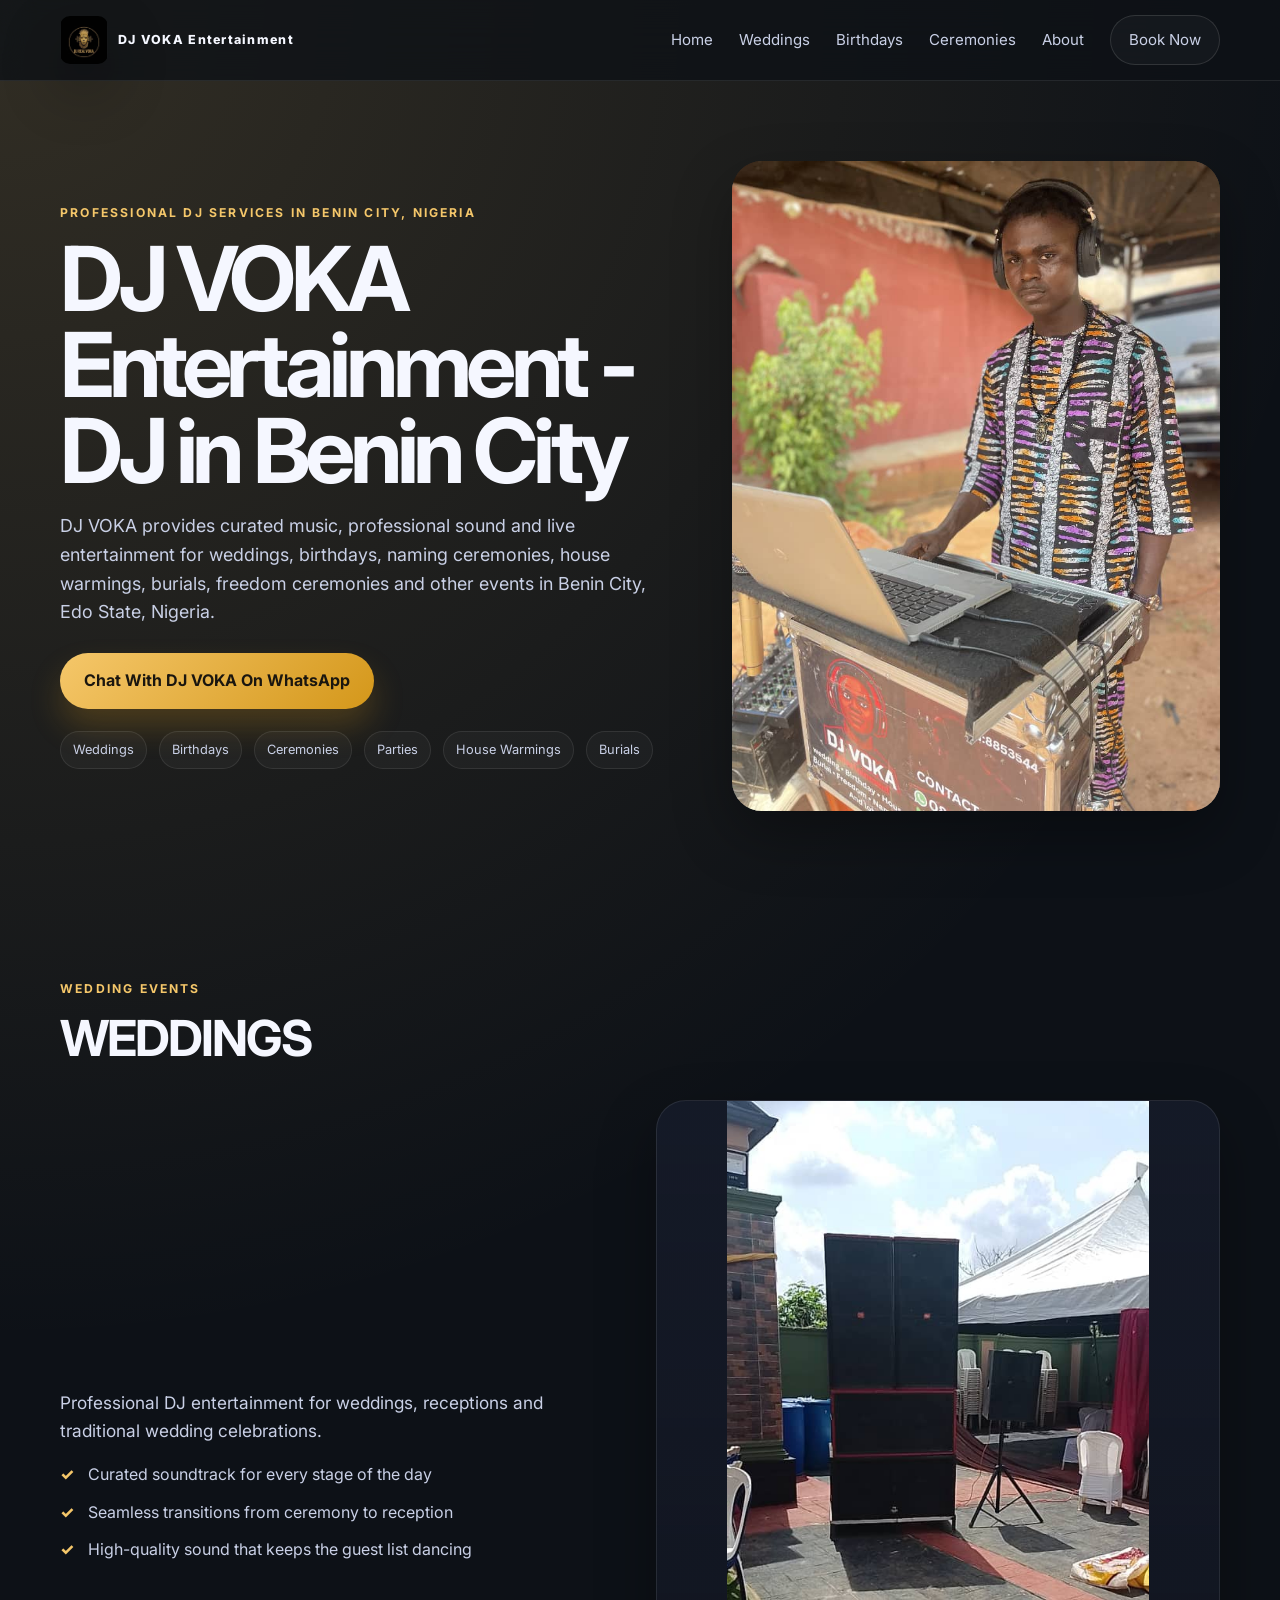
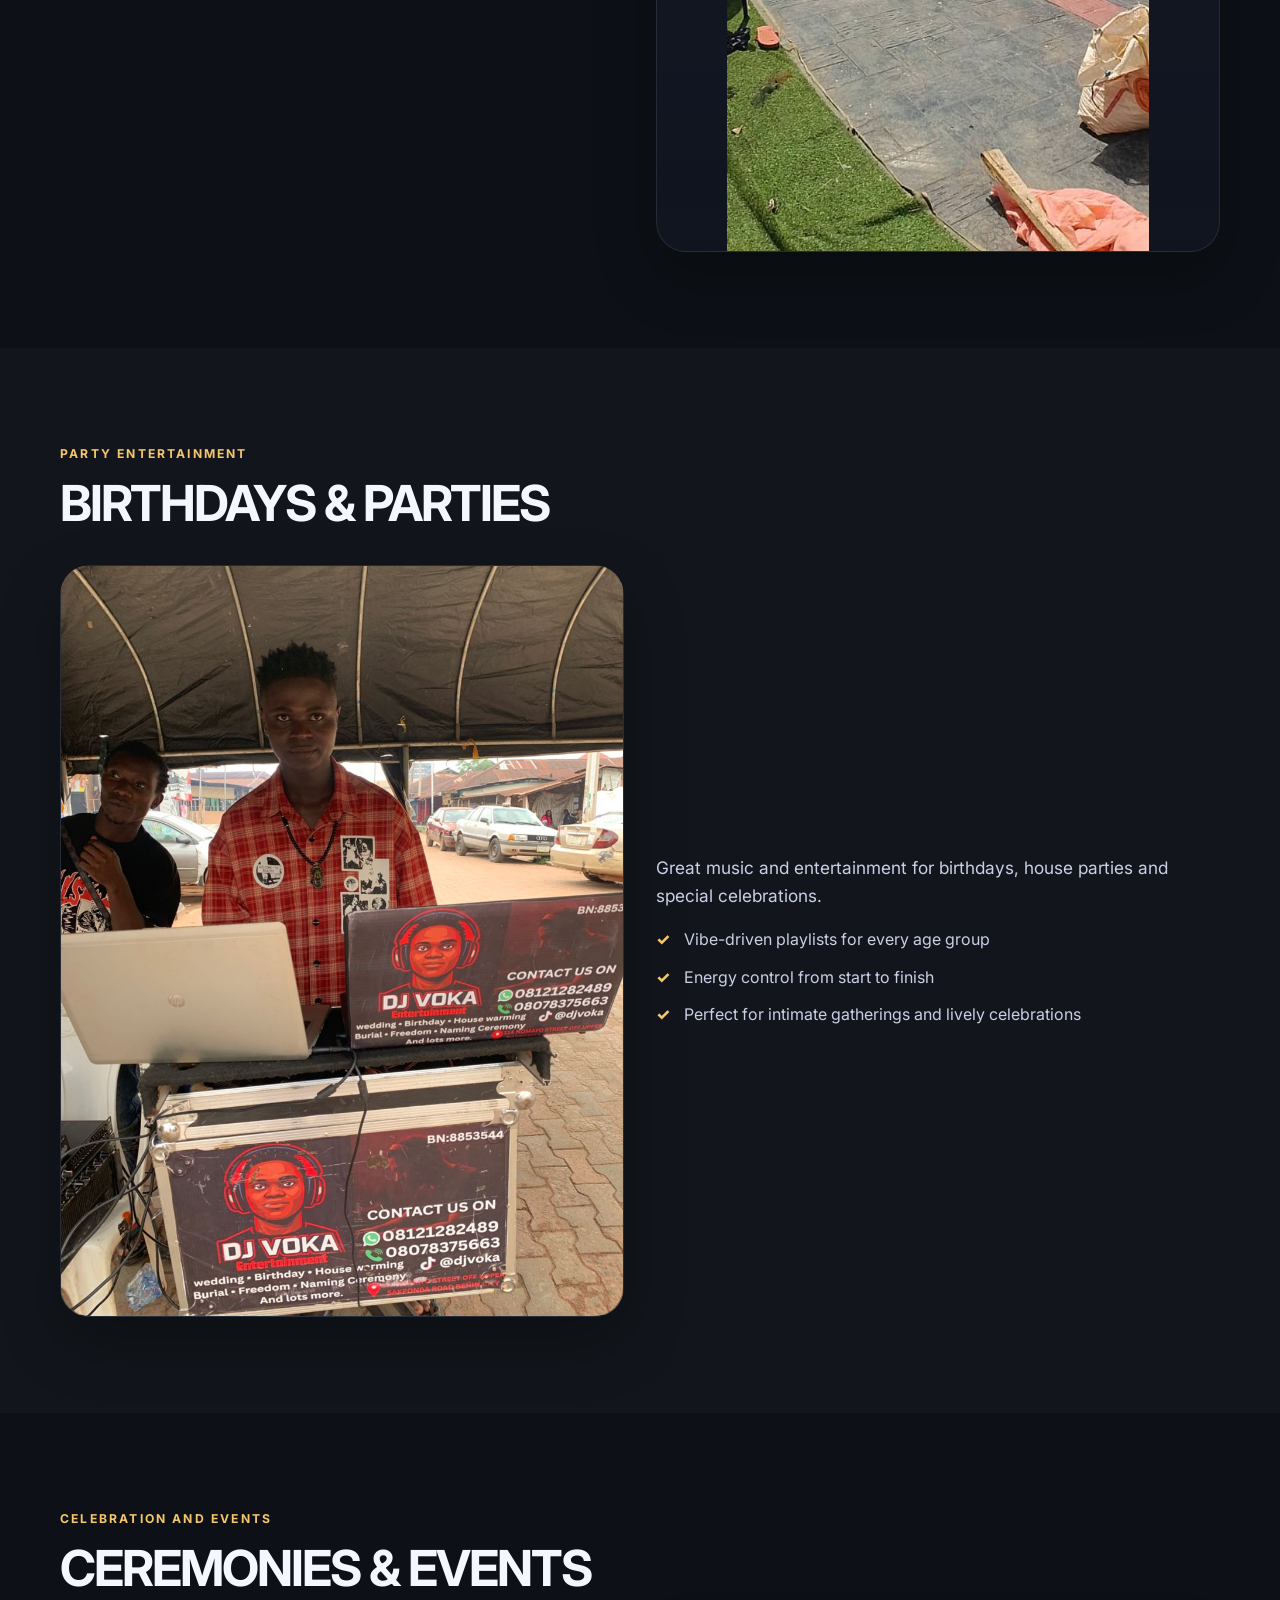
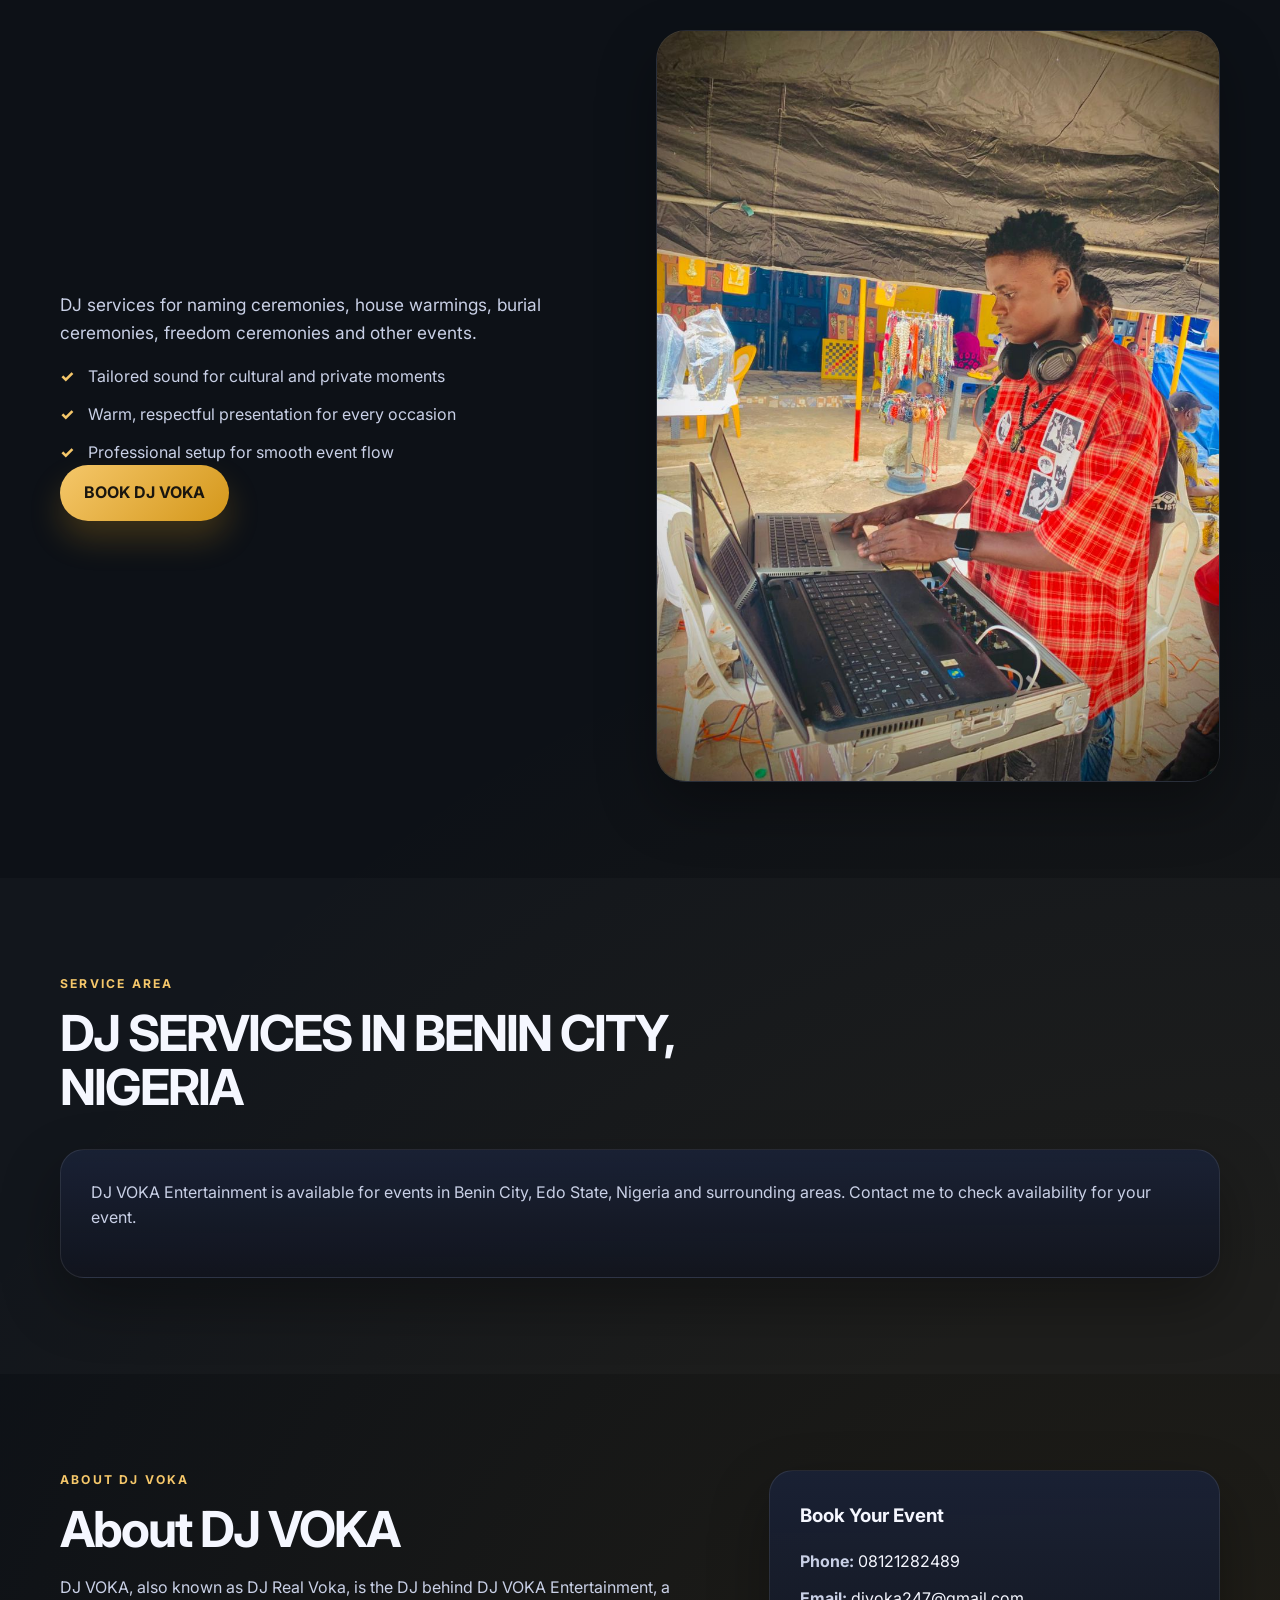
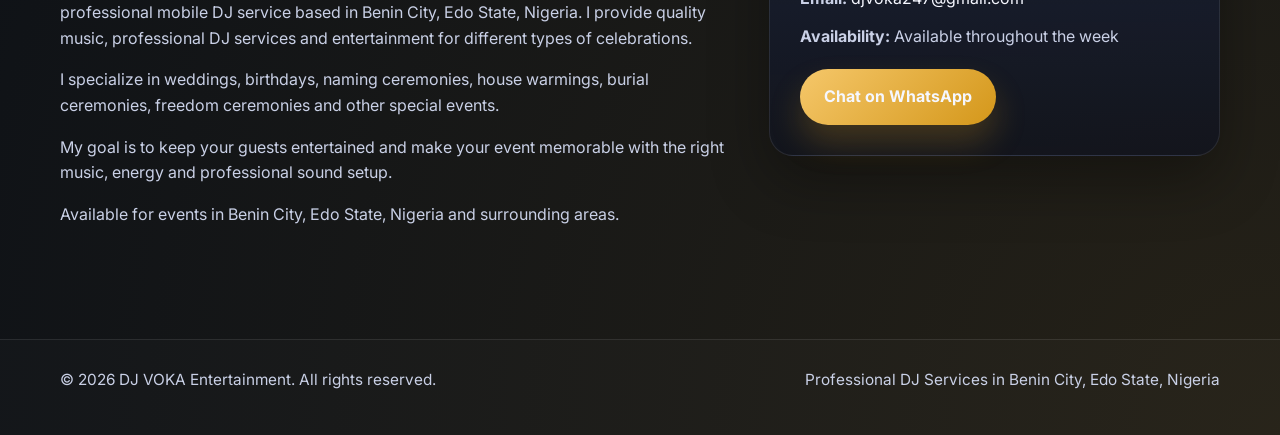
==== index.html @ df194413 "initial website deployment" ====
<!DOCTYPE html>
<html lang="en">
  <head>
    <meta charset="UTF-8" />
    <meta name="viewport" content="width=device-width, initial-scale=1.0" />
    <meta
      name="description"
      content="DJ VOKA Entertainment is the Benin City, Edo State, Nigeria brand of DJ VOKA, also known as DJ Real Voka, providing music and entertainment for weddings, parties and events."
    />
    <meta name="robots" content="index, follow" />
    <link rel="canonical" href="https://djvoka.name.ng/" />
    <meta property="og:type" content="website" />
    <meta property="og:locale" content="en_NG" />
    <meta property="og:site_name" content="DJ VOKA Entertainment" />
    <meta property="og:title" content="DJ VOKA Entertainment | DJ VOKA | DJ in Benin City" />
    <meta property="og:description" content="DJ VOKA, also known as DJ Real Voka, provides professional music, sound and entertainment for weddings, parties and events in Benin City, Edo State, Nigeria." />
    <meta property="og:url" content="https://djvoka.name.ng/" />
    <meta property="og:image" content="https://djvoka.name.ng/images/VOKA%20LOGO.jpeg" />
    <meta property="og:image:alt" content="DJ VOKA logo" />
    <meta name="twitter:card" content="summary" />
    <meta name="twitter:title" content="DJ VOKA Entertainment | DJ VOKA | DJ in Benin City" />
    <meta name="twitter:description" content="DJ VOKA, also known as DJ Real Voka, provides professional music, sound and entertainment for weddings, parties and events in Benin City, Edo State, Nigeria." />
    <meta name="twitter:image" content="https://djvoka.name.ng/images/VOKA%20LOGO.jpeg" />
    <meta name="twitter:image:alt" content="DJ VOKA logo" />
    <title>DJ VOKA Entertainment | DJ VOKA | DJ in Benin City</title>
    <link rel="preconnect" href="https://fonts.googleapis.com" />
    <link rel="preconnect" href="https://fonts.gstatic.com" crossorigin />
    <link
      href="https://fonts.googleapis.com/css2?family=Inter:wght@400;500;600;700;800;900&display=swap"
      rel="stylesheet"
    />
    <link rel="stylesheet" href="style.css" />
    <script type="application/ld+json">
      {
        "@context": "https://schema.org",
        "@graph": [
          {
            "@type": ["Person", "PerformingArtist"],
            "@id": "https://djvoka.name.ng/#person",
            "name": "DJ VOKA",
            "alternateName": "DJ Real Voka",
            "url": "https://djvoka.name.ng/",
            "image": "https://djvoka.name.ng/images/VOKA%20LOGO.jpeg",
            "jobTitle": "DJ",
            "telephone": "+2348121282489",
            "email": "djvoka247@gmail.com",
            "homeLocation": {
              "@type": "Place",
              "name": "Benin City, Edo State, Nigeria"
            }
          },
          {
            "@type": ["Organization", "LocalBusiness"],
            "@id": "https://djvoka.name.ng/#business",
            "name": "DJ VOKA Entertainment",
            "alternateName": "DJ VOKA Entertainment",
            "url": "https://djvoka.name.ng/",
            "image": "https://djvoka.name.ng/images/VOKA%20LOGO.jpeg",
            "telephone": "+2348121282489",
            "email": "djvoka247@gmail.com",
            "areaServed": [
              {"@type": "City", "name": "Benin City"},
              {"@type": "State", "name": "Edo State"},
              {"@type": "Country", "name": "Nigeria"}
            ],
            "employee": {"@id": "https://djvoka.name.ng/#person"},
            "description": "Professional DJ music, sound and entertainment for weddings, parties and special events."
          },
          {
            "@type": "WebSite",
            "@id": "https://djvoka.name.ng/#website",
            "name": "DJ VOKA Entertainment",
            "alternateName": "DJ VOKA",
            "url": "https://djvoka.name.ng/",
            "publisher": {"@id": "https://djvoka.name.ng/#business"}
          },
          {
            "@type": "WebPage",
            "@id": "https://djvoka.name.ng/#webpage",
            "url": "https://djvoka.name.ng/",
            "name": "DJ VOKA Entertainment | DJ VOKA | DJ in Benin City",
            "isPartOf": {"@id": "https://djvoka.name.ng/#website"},
            "about": {"@id": "https://djvoka.name.ng/#person"},
            "description": "DJ VOKA Entertainment provides DJ music, sound and entertainment for events in Benin City, Edo State, Nigeria."
          }
        ]
      }
    </script>
  </head>
  <body>
    <header class="site-header" id="home">
      <div class="container nav-wrap">
        <a href="#home" class="brand" aria-label="DJ VOKA Entertainment home">
          <img class="brand-logo" src="images/VOKA%20LOGO.jpeg" alt="DJ VOKA Entertainment logo" width="48" height="48" />
          <span class="brand-text">DJ VOKA Entertainment</span>
        </a>

        <button class="nav-toggle" aria-label="Toggle menu" aria-expanded="false">
          <span></span>
          <span></span>
          <span></span>
        </button>

        <nav class="site-nav" aria-label="Main navigation">
          <a href="#home">Home</a>
          <a href="#weddings">Weddings</a>
          <a href="#birthdays">Birthdays</a>
          <a href="#ceremonies">Ceremonies</a>
          <a href="#about">About</a>
          <a href="#contact" class="nav-cta">Book Now</a>
        </nav>
      </div>
    </header>

    <main>
      <section class="hero">
        <div class="container hero-inner">
          <div class="hero-copy">
            <p class="eyebrow">Professional DJ services in Benin City, Nigeria</p>
            <h1>DJ VOKA Entertainment - DJ in Benin City</h1>
            <p class="lead">
              DJ VOKA provides curated music, professional sound and live entertainment
              for weddings, birthdays, naming ceremonies, house warmings, burials,
              freedom ceremonies and other events in Benin City, Edo State, Nigeria.
            </p>

            <div class="hero-actions">
              <a
                class="btn btn-primary"
                href="https://wa.me/2348121282489?text=Hello%20DJ%20VOKA%2C%20I%20found%20you%20on%20Google%20and%20I%27d%20like%20to%20book%20you%20for%20an%20event."
                target="_blank"
                rel="noreferrer"
                >Chat With DJ VOKA On WhatsApp</a
              >
            </div>

            <ul class="hero-tags" aria-label="Event types">
              <li>Weddings</li>
              <li>Birthdays</li>
              <li>Ceremonies</li>
              <li>Parties</li>
              <li>House Warmings</li>
              <li>Burials</li>
            </ul>
          </div>

          <img class="hero-visual hero-photo" src="images/VOKA%201.jpeg" alt="DJ VOKA performing at an event in Benin City, Nigeria" width="720" height="960" />
        </div>
      </section>

      <section class="services section" id="weddings">
        <div class="container">
          <div class="section-header">
            <p class="eyebrow accent">Wedding events</p>
            <h2>WEDDINGS</h2>
          </div>

          <div class="feature-layout">
            <div class="feature-copy">
              <p>
                Professional DJ entertainment for weddings, receptions and traditional
                wedding celebrations.
              </p>
              <ul class="check-list">
                <li>Curated soundtrack for every stage of the day</li>
                <li>Seamless transitions from ceremony to reception</li>
                <li>High-quality sound that keeps the guest list dancing</li>
              </ul>
            </div>
            <img class="feature-visual image-wedding" src="images/voka4.jpeg" alt="DJ VOKA equipment set up for a wedding event in Benin City" width="720" height="960" loading="lazy" />
          </div>
        </div>
      </section>

      <section class="services section alt" id="birthdays">
        <div class="container">
          <div class="section-header">
            <p class="eyebrow accent">Party entertainment</p>
            <h2>BIRTHDAYS &amp; PARTIES</h2>
          </div>

          <div class="feature-layout reverse">
            <img class="feature-visual image-birthday" src="images/voka3.jpeg" alt="DJ VOKA sound equipment ready for a party in Benin City" width="720" height="960" loading="lazy" />
            <div class="feature-copy">
              <p>
                Great music and entertainment for birthdays, house parties and special
                celebrations.
              </p>
              <ul class="check-list">
                <li>Vibe-driven playlists for every age group</li>
                <li>Energy control from start to finish</li>
                <li>Perfect for intimate gatherings and lively celebrations</li>
              </ul>
            </div>
          </div>
        </div>
      </section>

      <section class="services section" id="ceremonies">
        <div class="container">
          <div class="section-header">
            <p class="eyebrow accent">Celebration and events</p>
            <h2>CEREMONIES &amp; EVENTS</h2>
          </div>

          <div class="feature-layout">
            <div class="feature-copy">
              <p>
                DJ services for naming ceremonies, house warmings, burial ceremonies,
                freedom ceremonies and other events.
              </p>
              <ul class="check-list">
                <li>Tailored sound for cultural and private moments</li>
                <li>Warm, respectful presentation for every occasion</li>
                <li>Professional setup for smooth event flow</li>
              </ul>
              <a
                class="btn btn-primary"
                href="https://wa.me/2348121282489?text=Hello%20DJ%20VOKA%2C%20I%20found%20you%20on%20Google%20and%20I%27d%20like%20to%20book%20you%20for%20an%20event."
                target="_blank"
                rel="noreferrer"
                >BOOK DJ VOKA</a
              >
            </div>
            <img class="feature-visual image-ceremony" src="images/VOKA%202.jpeg" alt="DJ VOKA performing with professional sound equipment at an event in Edo State" width="720" height="960" loading="lazy" />
          </div>
        </div>
      </section>

      <section class="location section alt" id="services">
        <div class="container">
          <div class="section-header narrow">
            <p class="eyebrow accent">Service area</p>
            <h2>DJ SERVICES IN BENIN CITY, NIGERIA</h2>
          </div>

          <div class="location-card">
            <p>
              DJ VOKA Entertainment is available for events in Benin City, Edo
              State, Nigeria and surrounding areas. Contact me to check availability for your
              event.
            </p>
          </div>
        </div>
      </section>

      <section class="about section" id="about">
        <div class="container about-wrap">
          <div class="about-copy">
            <p class="eyebrow accent">About DJ VOKA</p>
            <h2>About DJ VOKA</h2>
            <p>
              DJ VOKA, also known as DJ Real Voka, is the DJ behind DJ VOKA Entertainment,
              a professional mobile DJ service based in
              Benin City, Edo State, Nigeria. I provide quality music, professional DJ services
              and entertainment for different types of celebrations.
            </p>
            <p>
              I specialize in weddings, birthdays, naming ceremonies, house warmings,
              burial ceremonies, freedom ceremonies and other special events.
            </p>
            <p>
              My goal is to keep your guests entertained and make your event memorable
              with the right music, energy and professional sound setup.
            </p>
            <p>Available for events in Benin City, Edo State, Nigeria and surrounding areas.</p>
          </div>

          <div class="contact-box" id="contact">
            <h3>Book Your Event</h3>
            <ul>
              <li><strong>Phone:</strong> <a href="tel:+2348121282489">08121282489</a></li>
              <li><strong>Email:</strong> <a href="mailto:djvoka247@gmail.com">djvoka247@gmail.com</a></li>
              <li><strong>Availability:</strong> Available throughout the week</li>
            </ul>
            <a
              class="btn btn-primary"
              href="https://wa.me/2348121282489?text=Hello%20DJ%20VOKA%2C%20I%20found%20you%20on%20Google%20and%20I%27d%20like%20to%20book%20you%20for%20an%20event."
              target="_blank"
              rel="noreferrer"
              >Chat on WhatsApp</a
            >
          </div>
        </div>
      </section>
    </main>

    <footer class="site-footer">
      <div class="container footer-wrap">
        <p>© <span id="year"></span> DJ VOKA Entertainment. All rights reserved.</p>
        <p>Professional DJ Services in Benin City, Edo State, Nigeria</p>
      </div>
    </footer>

    <script src="script.js"></script>
  </body>
</html>
---- style.css ----
:root {
  --bg: #0d1117;
  --bg-soft: #111827;
  --panel: #171d2c;
  --card: #1a2237;
  --card-alt: #202a42;
  --text: #f5f7ff;
  --muted: #c9d0e6;
  --primary: #f5c76a;
  --secondary: #d4971a;
  --accent: #f0d08b;
  --line: rgba(255, 255, 255, 0.09);
  --shadow: 0 24px 60px rgba(0, 0, 0, 0.32);
}

* {
  box-sizing: border-box;
}

html {
  scroll-behavior: smooth;
}

body {
  margin: 0;
  font-family: "Inter", sans-serif;
  background:
    radial-gradient(circle at top left, rgba(245, 199, 106, 0.16), transparent 25%),
    radial-gradient(circle at bottom right, rgba(212, 151, 26, 0.12), transparent 28%),
    var(--bg);
  color: var(--text);
  line-height: 1.6;
}

a {
  color: inherit;
  text-decoration: none;
}

img {
  max-width: 100%;
  display: block;
}

button,
input,
textarea,
select {
  font: inherit;
}

.container {
  width: min(1160px, calc(100% - 32px));
  margin: 0 auto;
}

.section {
  padding: 96px 0;
}

.alt {
  background: rgba(255, 255, 255, 0.02);
}

.eyebrow {
  margin: 0 0 14px;
  text-transform: uppercase;
  letter-spacing: 0.18em;
  font-size: 0.76rem;
  font-weight: 700;
  color: var(--primary);
}

.eyebrow.accent {
  color: var(--primary);
}

h1,
h2,
h3,
p {
  margin-top: 0;
}

h1 {
  margin-bottom: 18px;
  font-size: clamp(2.8rem, 7vw, 6rem);
  line-height: 0.96;
  letter-spacing: -0.06em;
}

h2 {
  margin-bottom: 18px;
  font-size: clamp(2rem, 4vw, 3.1rem);
  line-height: 1.08;
  letter-spacing: -0.04em;
}

p {
  color: var(--muted);
}

.site-header {
  position: sticky;
  top: 0;
  z-index: 50;
  backdrop-filter: blur(18px);
  background: rgba(13, 17, 23, 0.78);
  border-bottom: 1px solid var(--line);
}

.nav-wrap {
  display: flex;
  align-items: center;
  justify-content: space-between;
  min-height: 80px;
}

.brand {
  display: inline-flex;
  align-items: center;
  gap: 10px;
  font-weight: 800;
  letter-spacing: 0.08em;
}

.brand-logo {
  display: block;
  width: 48px;
  height: 48px;
  object-fit: contain;
  border-radius: 10px;
  box-shadow: var(--shadow);
}

.brand-text {
  max-width: 180px;
  font-size: 0.78rem;
  line-height: 1.15;
}

.site-nav {
  display: flex;
  align-items: center;
  gap: 26px;
}

.site-nav a {
  color: var(--muted);
  font-size: 0.94rem;
  transition: color 0.2s ease;
}

.site-nav a:hover,
.site-nav a:focus-visible {
  color: var(--text);
}

.nav-cta {
  padding: 12px 18px;
  border-radius: 999px;
  border: 1px solid rgba(255, 255, 255, 0.12);
  background: rgba(255, 255, 255, 0.03);
}

.nav-toggle {
  display: none;
  flex-direction: column;
  gap: 4px;
  background: transparent;
  border: none;
  padding: 0;
  cursor: pointer;
}

.nav-toggle span {
  display: block;
  width: 22px;
  height: 2px;
  border-radius: 999px;
  background: var(--text);
}

.hero {
  padding: 80px 0 72px;
}

.hero-inner {
  display: grid;
  grid-template-columns: 1.12fr 0.88fr;
  align-items: center;
  gap: 52px;
}

.lead {
  max-width: 680px;
  font-size: 1.12rem;
  margin-bottom: 26px;
}

.hero-actions {
  display: flex;
  flex-wrap: wrap;
  gap: 16px;
  margin-bottom: 22px;
}

.btn {
  display: inline-flex;
  align-items: center;
  justify-content: center;
  border: none;
  border-radius: 999px;
  padding: 15px 24px;
  font-weight: 700;
  cursor: pointer;
  transition: transform 0.2s ease, box-shadow 0.2s ease;
}

.btn:hover,
.btn:focus-visible {
  transform: translateY(-1px);
}

.btn-primary {
  background: linear-gradient(135deg, var(--primary), var(--secondary));
  color: #1a160f;
  box-shadow: 0 18px 32px rgba(212, 151, 26, 0.24);
}

.btn-secondary {
  background: transparent;
  color: var(--text);
  border: 1px solid rgba(255, 255, 255, 0.12);
}

.hero-tags {
  list-style: none;
  margin: 0;
  padding: 0;
  display: flex;
  flex-wrap: wrap;
  gap: 12px;
}

.hero-tags li {
  padding: 8px 12px;
  border-radius: 999px;
  background: rgba(255, 255, 255, 0.03);
  border: 1px solid var(--line);
  font-size: 0.8rem;
  color: var(--muted);
}

.hero-visual {
  position: relative;
  min-height: 0;
  aspect-ratio: 3 / 4;
  width: 100%;
  height: 100%;
  object-fit: contain;
  display: grid;
  place-items: center;
}

.hero-photo {
  border-radius: 30px;
  background:
    linear-gradient(180deg, rgba(13, 17, 23, 0.02), rgba(13, 17, 23, 0.42)),
    url('images/VOKA%201.jpeg') center / contain no-repeat,
    var(--panel);
  box-shadow: var(--shadow);
  overflow: hidden;
}

.visual-card {
  position: relative;
  border-radius: 28px;
  background: linear-gradient(180deg, rgba(26, 34, 55, 0.94), rgba(16, 20, 30, 0.82));
  border: 1px solid var(--line);
  box-shadow: var(--shadow);
}

.main-card {
  width: min(100%, 430px);
  min-height: 420px;
  padding: 30px;
  background:
    linear-gradient(180deg, rgba(212, 151, 26, 0.18), rgba(17, 19, 28, 0.8)),
    rgba(23, 29, 44, 0.82);
  overflow: hidden;
}

.main-card::before {
  content: "";
  position: absolute;
  inset: 18px 24px auto auto;
  width: 135px;
  height: 135px;
  border-radius: 50%;
  background: radial-gradient(circle, rgba(245, 199, 106, 0.7), transparent 66%);
  filter: blur(16px);
}

.mini-label {
  display: inline-flex;
  align-items: center;
  justify-content: center;
  padding: 7px 12px;
  border-radius: 999px;
  background: rgba(255, 255, 255, 0.06);
  border: 1px solid rgba(255, 255, 255, 0.1);
  font-size: 0.72rem;
  letter-spacing: 0.1em;
  text-transform: uppercase;
  color: var(--accent);
}

.main-card h2 {
  position: relative;
  z-index: 1;
  margin-top: 24px;
  margin-bottom: 18px;
  font-size: clamp(2.2rem, 4vw, 3.2rem);
}

.equalizer {
  position: relative;
  z-index: 1;
  height: 140px;
  display: flex;
  align-items: end;
  gap: 12px;
  padding-top: 12px;
}

.equalizer span {
  display: block;
  width: 18%;
  border-radius: 999px 999px 0 0;
  background: linear-gradient(180deg, var(--primary), var(--secondary));
  animation: pulse 1.6s ease-in-out infinite alternate;
}

.equalizer span:nth-child(1) { height: 30%; }
.equalizer span:nth-child(2) { height: 62%; animation-delay: 0.15s; }
.equalizer span:nth-child(3) { height: 88%; animation-delay: 0.3s; }
.equalizer span:nth-child(4) { height: 52%; animation-delay: 0.45s; }
.equalizer span:nth-child(5) { height: 72%; animation-delay: 0.6s; }

@keyframes pulse {
  from {
    opacity: 0.72;
    transform: scaleY(0.92);
  }
  to {
    opacity: 1;
    transform: scaleY(1.08);
  }
}

.floating-card {
  position: absolute;
  padding: 18px 20px;
  min-width: 200px;
  display: flex;
  flex-direction: column;
  gap: 6px;
  backdrop-filter: blur(10px);
}

.card-one {
  right: 8%;
  bottom: 40px;
}

.card-two {
  left: 4%;
  top: 34px;
}

.floating-card span {
  color: var(--muted);
  font-size: 0.8rem;
  letter-spacing: 0.06em;
  text-transform: uppercase;
}

.floating-card strong {
  font-size: 1.05rem;
}

.section-header {
  margin-bottom: 34px;
}

.section-header.narrow {
  max-width: 700px;
}

.feature-layout {
  display: grid;
  grid-template-columns: 1fr 1fr;
  gap: 32px;
  align-items: center;
}

.feature-layout.reverse {
  grid-template-columns: 1fr 1fr;
}

.feature-copy {
  padding: 8px 0;
}

.feature-copy > p {
  font-size: 1.08rem;
  margin-bottom: 18px;
}

.check-list {
  list-style: none;
  padding: 0;
  margin: 0;
  display: grid;
  gap: 12px;
}

.check-list li {
  position: relative;
  padding-left: 28px;
  color: var(--muted);
}

.check-list li::before {
  content: "✓";
  position: absolute;
  left: 0;
  top: 0;
  color: var(--primary);
  font-weight: 800;
}

.feature-visual {
  min-height: 0;
  aspect-ratio: 3 / 4;
  width: 100%;
  height: 100%;
  object-fit: contain;
  border-radius: 30px;
  border: 1px solid var(--line);
  background-size: contain;
  background-position: center;
  background-repeat: no-repeat;
  background-color: var(--panel);
  box-shadow: var(--shadow);
}

.image-wedding {
  background:
    linear-gradient(rgba(10, 12, 18, 0.2), rgba(10, 12, 18, 0.5)),
    url('images/voka4.jpeg') center/contain no-repeat,
    var(--panel);
}

.image-birthday {
  background:
    linear-gradient(rgba(10, 12, 18, 0.2), rgba(10, 12, 18, 0.45)),
    url('images/voka3.jpeg') center/contain no-repeat,
    var(--panel);
}

.image-ceremony {
  background:
    linear-gradient(rgba(10, 12, 18, 0.2), rgba(10, 12, 18, 0.5)),
    url('images/VOKA%202.jpeg') center/contain no-repeat,
    var(--panel);
}

.location-card,
.contact-box {
  background: linear-gradient(180deg, rgba(26, 34, 55, 0.9), rgba(17, 20, 30, 0.84));
  border: 1px solid var(--line);
  border-radius: 24px;
  box-shadow: var(--shadow);
}

.location-card {
  padding: 30px;
}

.about-wrap {
  display: grid;
  grid-template-columns: 1.2fr 0.8fr;
  gap: 32px;
  align-items: start;
}

.contact-box {
  padding: 30px;
}

.contact-box h3 {
  margin-bottom: 18px;
}

.contact-box ul {
  list-style: none;
  padding: 0;
  margin: 0 0 20px;
  display: grid;
  gap: 12px;
  color: var(--muted);
}

.contact-box a {
  color: var(--text);
}

.site-footer {
  border-top: 1px solid var(--line);
  padding: 28px 0 42px;
  background: rgba(255, 255, 255, 0.01);
}

.footer-wrap {
  display: flex;
  flex-wrap: wrap;
  justify-content: space-between;
  gap: 12px;
}

.footer-wrap p {
  margin: 0;
  font-size: 0.96rem;
}

@media (max-width: 900px) {
  .hero-inner,
  .about-wrap,
  .feature-layout,
  .feature-layout.reverse {
    grid-template-columns: 1fr;
  }

  .site-nav {
    position: absolute;
    top: 80px;
    right: 16px;
    left: 16px;
    display: none;
    flex-direction: column;
    align-items: flex-start;
    padding: 18px 20px;
    border-radius: 18px;
    background: rgba(17, 24, 39, 0.97);
    border: 1px solid var(--line);
    box-shadow: var(--shadow);
  }

  .site-nav.is-open {
    display: flex;
  }

  .nav-toggle {
    display: flex;
  }
}

@media (max-width: 560px) {
  .section {
    padding: 72px 0;
  }

  .hero {
    padding-top: 60px;
  }

  .hero-visual,
  .feature-visual {
    aspect-ratio: 3 / 4;
  }

  .nav-wrap {
    min-height: 72px;
  }

  .brand-text {
    max-width: 132px;
    font-size: 0.7rem;
  }

  .hero-tags {
    gap: 10px;
  }

  .floating-card {
    min-width: 170px;
    padding: 14px 16px;
  }

  .card-one {
    right: 3%;
    bottom: 18px;
  }

  .card-two {
    left: 0;
    top: 14px;
  }

  .btn {
    width: 100%;
  }

  .hero-actions {
    flex-direction: column;
  }
}
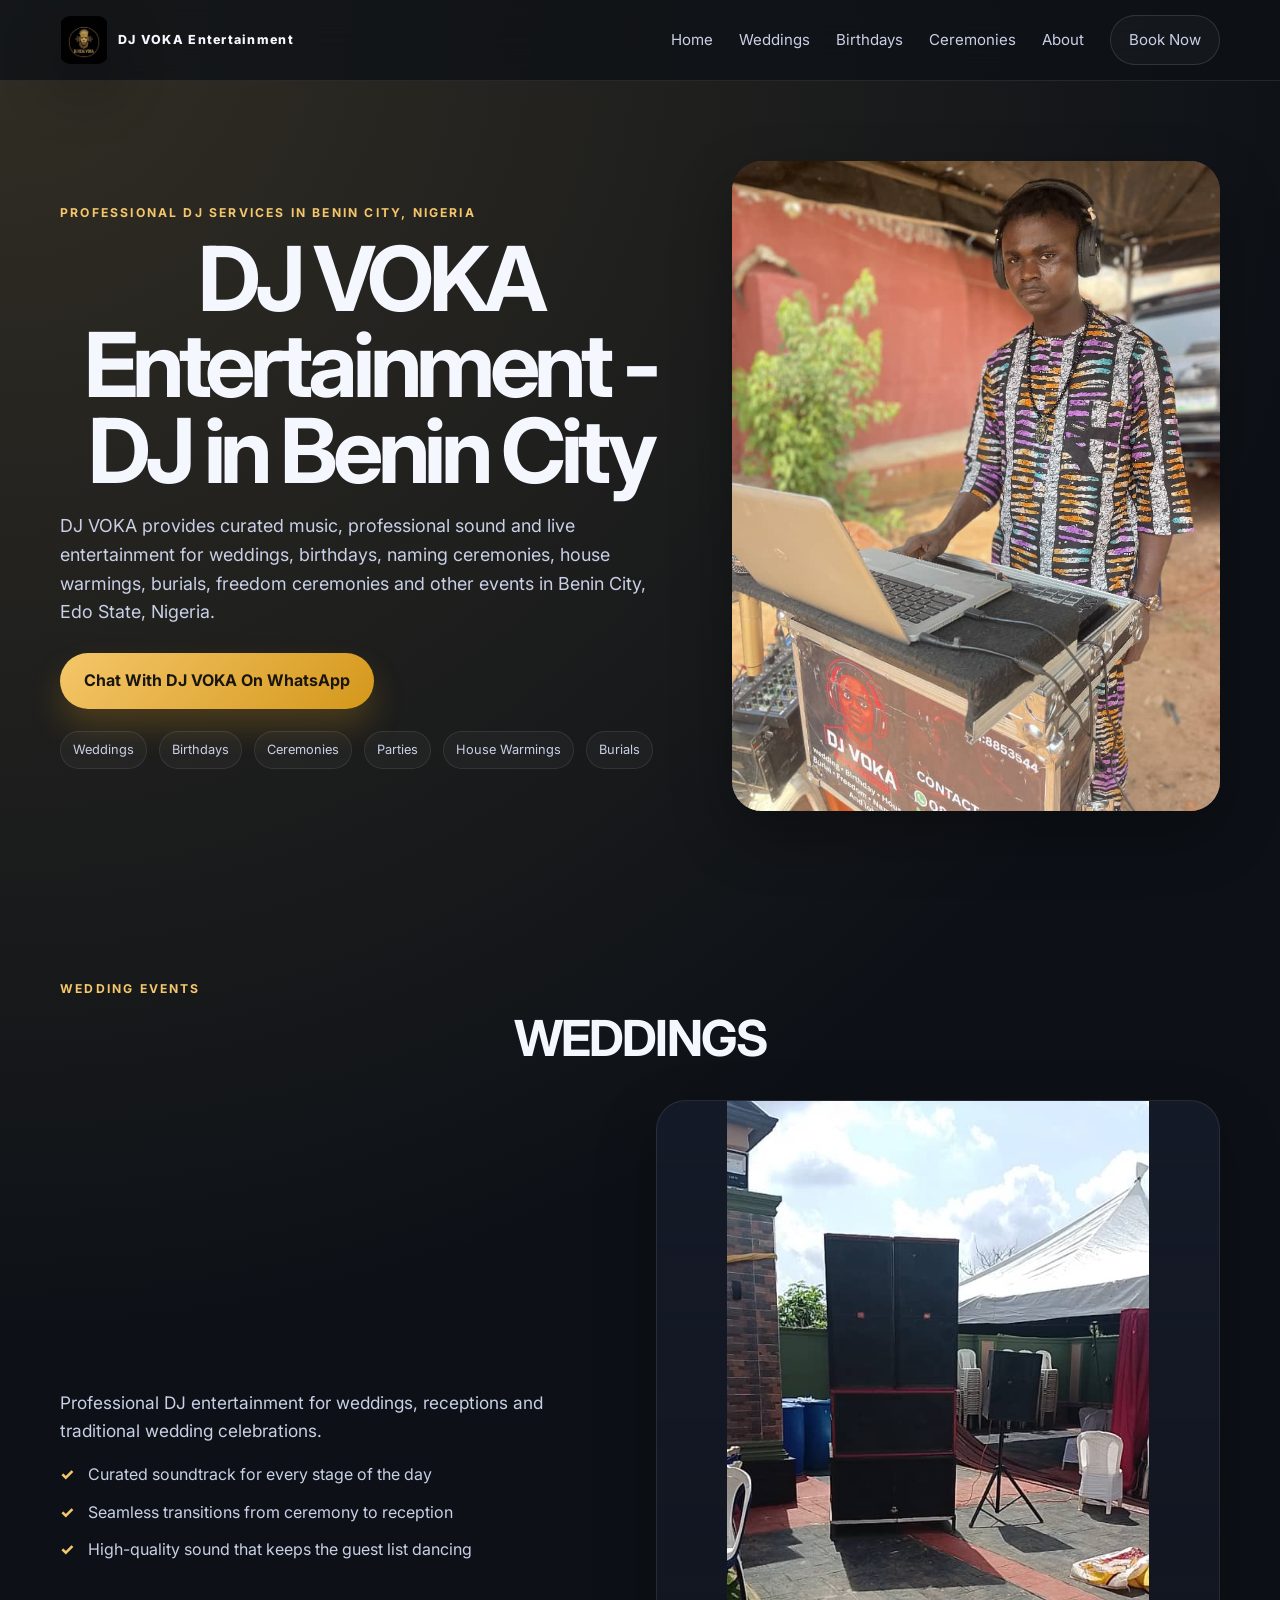
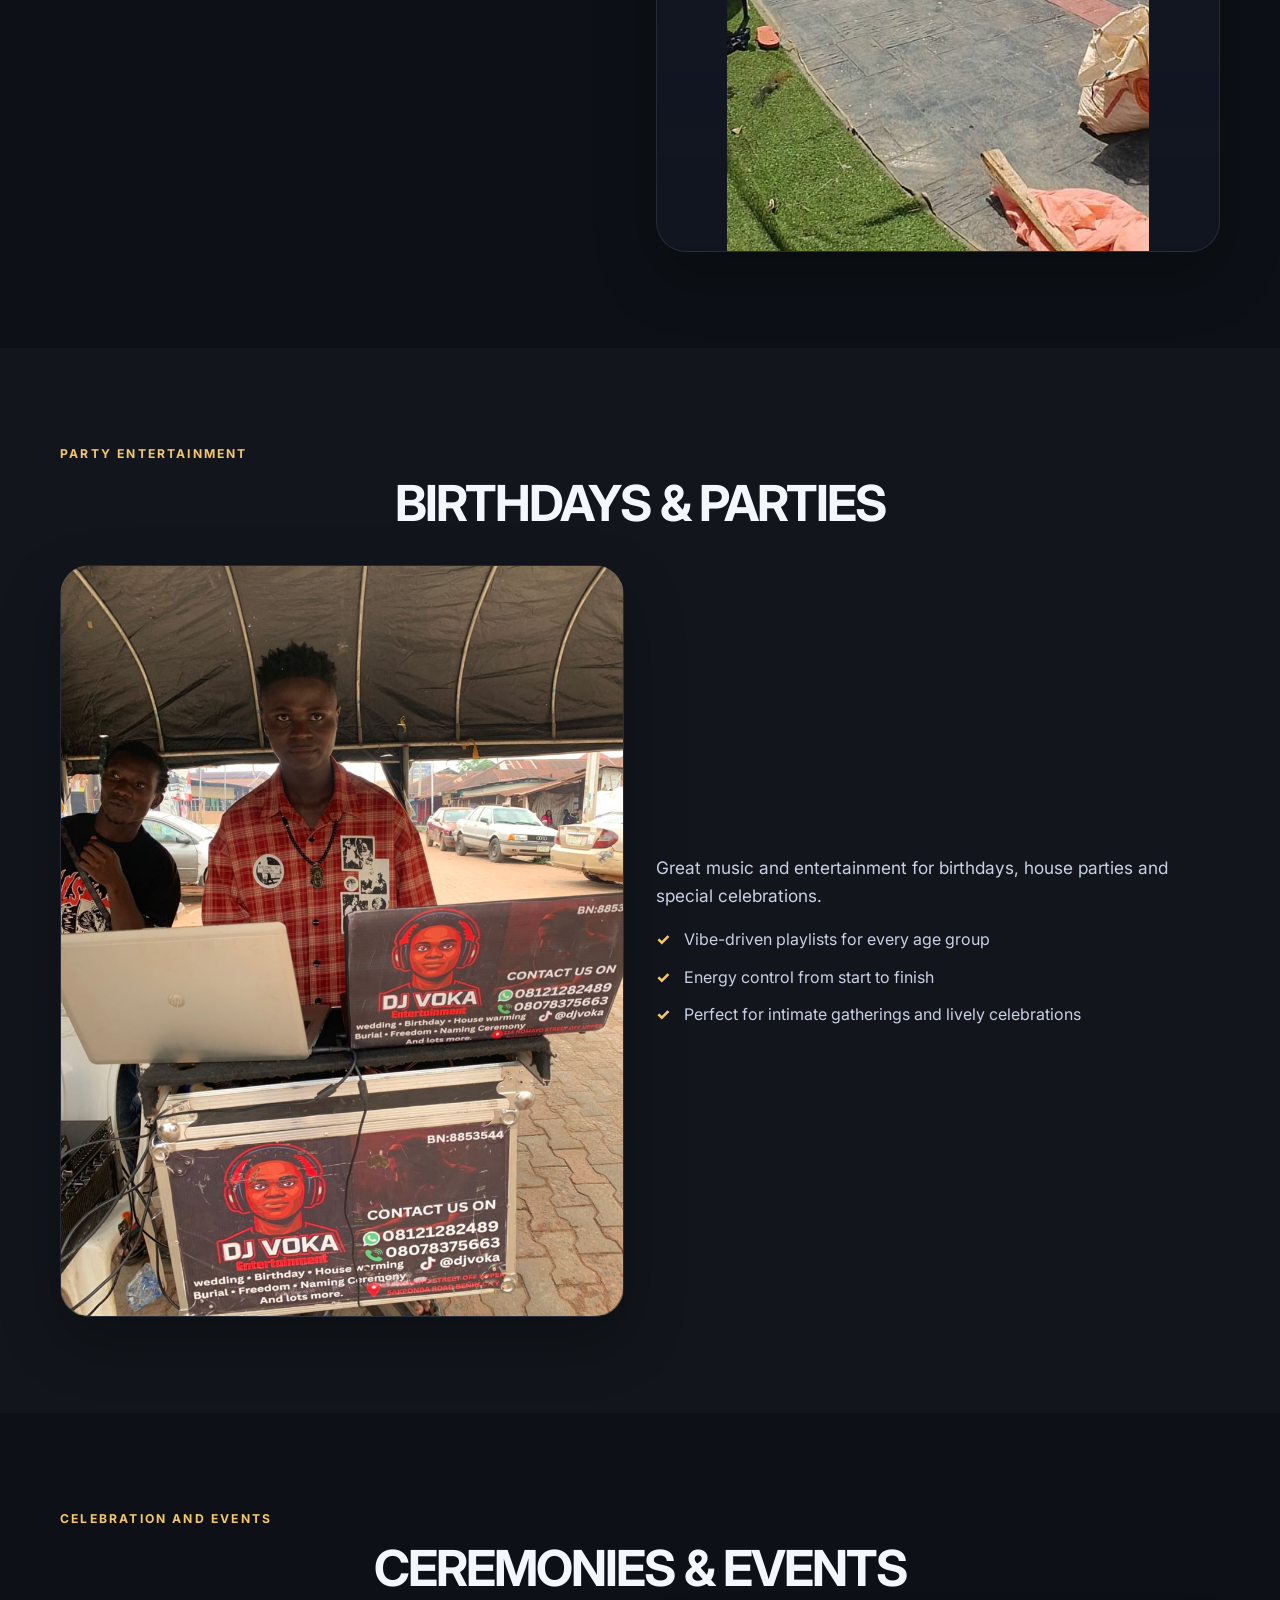
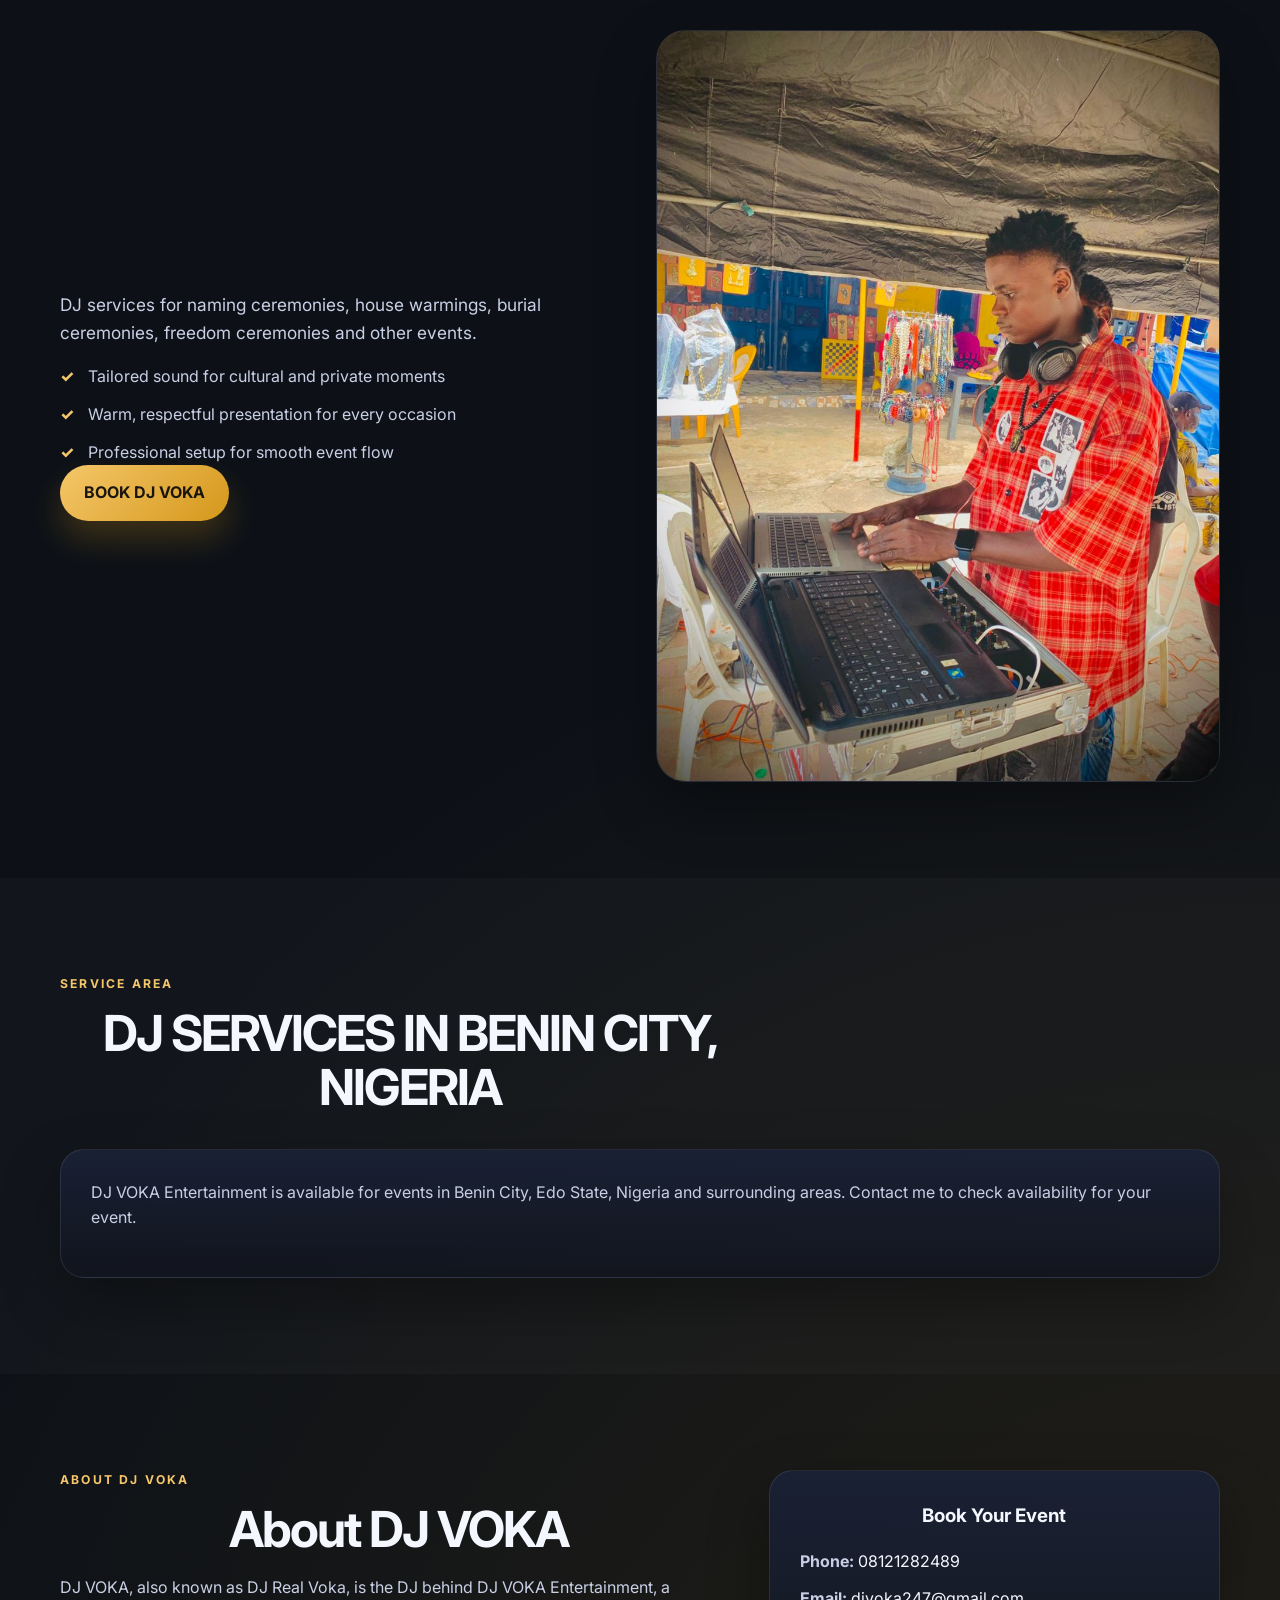
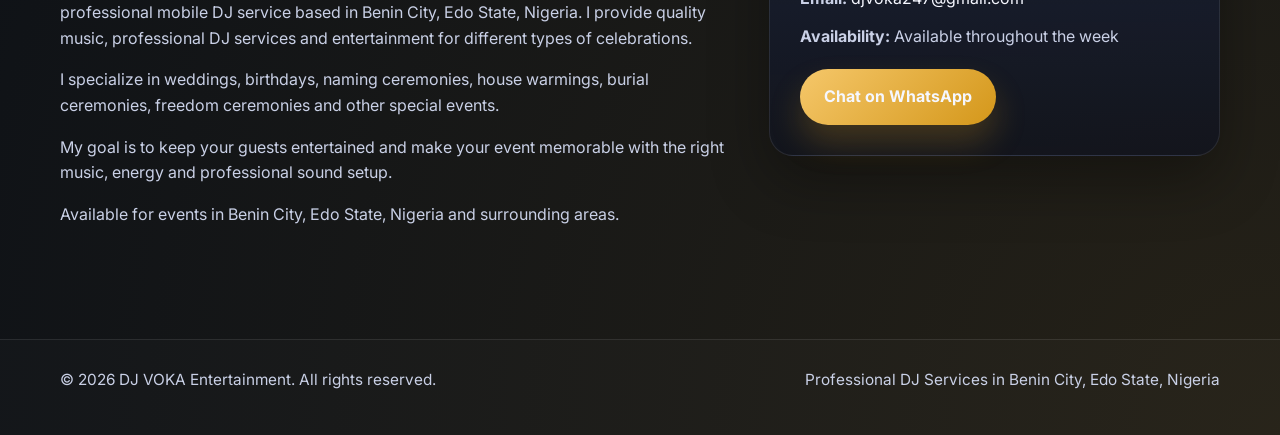
==== commit f1dc77ab: "Shorten SEO descriptions" ====
--- a/index.html
+++ b/index.html
@@ -5,24 +5,24 @@
     <meta name="viewport" content="width=device-width, initial-scale=1.0" />
     <meta
       name="description"
-      content="DJ VOKA Entertainment is the Benin City, Edo State, Nigeria brand of DJ VOKA, also known as DJ Real Voka, providing music and entertainment for weddings, parties and events."
+      content="DJ VOKA ENTERTAINMENT offers DJ services for weddings, birthdays, parties and ceremonies in Benin City, Edo State, Nigeria."
     />
     <meta name="robots" content="index, follow" />
-    <link rel="canonical" href="https://djvoka.name.ng/" />
+    <link rel="canonical" href="https://www.djvoka.name.ng/" />
     <meta property="og:type" content="website" />
     <meta property="og:locale" content="en_NG" />
     <meta property="og:site_name" content="DJ VOKA Entertainment" />
-    <meta property="og:title" content="DJ VOKA Entertainment | DJ VOKA | DJ in Benin City" />
-    <meta property="og:description" content="DJ VOKA, also known as DJ Real Voka, provides professional music, sound and entertainment for weddings, parties and events in Benin City, Edo State, Nigeria." />
-    <meta property="og:url" content="https://djvoka.name.ng/" />
-    <meta property="og:image" content="https://djvoka.name.ng/images/VOKA%20LOGO.jpeg" />
+    <meta property="og:title" content="DJ VOKA ENTERTAINMENT | DJ Services in Benin City, Edo State" />
+    <meta property="og:description" content="DJ VOKA ENTERTAINMENT offers DJ services for weddings, birthdays, parties and ceremonies in Benin City, Edo State, Nigeria." />
+    <meta property="og:url" content="https://www.djvoka.name.ng/" />
+    <meta property="og:image" content="https://www.djvoka.name.ng/images/VOKA%20LOGO.jpeg" />
     <meta property="og:image:alt" content="DJ VOKA logo" />
     <meta name="twitter:card" content="summary" />
-    <meta name="twitter:title" content="DJ VOKA Entertainment | DJ VOKA | DJ in Benin City" />
-    <meta name="twitter:description" content="DJ VOKA, also known as DJ Real Voka, provides professional music, sound and entertainment for weddings, parties and events in Benin City, Edo State, Nigeria." />
-    <meta name="twitter:image" content="https://djvoka.name.ng/images/VOKA%20LOGO.jpeg" />
+    <meta name="twitter:title" content="DJ VOKA ENTERTAINMENT | DJ Services in Benin City, Edo State" />
+    <meta name="twitter:description" content="DJ VOKA ENTERTAINMENT offers DJ services for weddings, birthdays, parties and ceremonies in Benin City, Edo State, Nigeria." />
+    <meta name="twitter:image" content="https://www.djvoka.name.ng/images/VOKA%20LOGO.jpeg" />
     <meta name="twitter:image:alt" content="DJ VOKA logo" />
-    <title>DJ VOKA Entertainment | DJ VOKA | DJ in Benin City</title>
+    <title>DJ VOKA ENTERTAINMENT | DJ Services in Benin City, Edo State</title>
     <link rel="preconnect" href="https://fonts.googleapis.com" />
     <link rel="preconnect" href="https://fonts.gstatic.com" crossorigin />
     <link
@@ -36,11 +36,11 @@
         "@graph": [
           {
             "@type": ["Person", "PerformingArtist"],
-            "@id": "https://djvoka.name.ng/#person",
+            "@id": "https://www.djvoka.name.ng/#person",
             "name": "DJ VOKA",
             "alternateName": "DJ Real Voka",
-            "url": "https://djvoka.name.ng/",
-            "image": "https://djvoka.name.ng/images/VOKA%20LOGO.jpeg",
+            "url": "https://www.djvoka.name.ng/",
+            "image": "https://www.djvoka.name.ng/images/VOKA%20LOGO.jpeg",
             "jobTitle": "DJ",
             "telephone": "+2348121282489",
             "email": "djvoka247@gmail.com",
@@ -51,41 +51,54 @@
           },
           {
             "@type": ["Organization", "LocalBusiness"],
-            "@id": "https://djvoka.name.ng/#business",
-            "name": "DJ VOKA Entertainment",
-            "alternateName": "DJ VOKA Entertainment",
-            "url": "https://djvoka.name.ng/",
-            "image": "https://djvoka.name.ng/images/VOKA%20LOGO.jpeg",
-            "telephone": "+2348121282489",
+            "@id": "https://www.djvoka.name.ng/#business",
+            "name": "DJ VOKA ENTERTAINMENT",
+            "url": "https://www.djvoka.name.ng/",
+            "image": "https://www.djvoka.name.ng/images/VOKA%20LOGO.jpeg",
+            "telephone": "08121282489",
             "email": "djvoka247@gmail.com",
+            "address": {
+              "@type": "PostalAddress",
+              "addressLocality": "Benin City",
+              "addressRegion": "Edo State",
+              "addressCountry": "Nigeria"
+            },
             "areaServed": [
               {"@type": "City", "name": "Benin City"},
               {"@type": "State", "name": "Edo State"},
               {"@type": "Country", "name": "Nigeria"}
             ],
-            "employee": {"@id": "https://djvoka.name.ng/#person"},
-            "description": "Professional DJ music, sound and entertainment for weddings, parties and special events."
+            "employee": {"@id": "https://www.djvoka.name.ng/#person"},
+            "sameAs": [
+              "https://www.tiktok.com/@djrealvoka",
+              "https://www.tiktok.com/@djvoka",
+              "https://www.instagram.com/djvoka247",
+              "https://www.facebook.com/profile.php?id=61574003927739",
+              "https://audiomack.com/djvoka"
+            ],
+            "description": "DJ services, music, sound and event entertainment for weddings, birthdays, parties, naming ceremonies and other events in Benin City, Edo State, Nigeria."
           },
           {
             "@type": "WebSite",
-            "@id": "https://djvoka.name.ng/#website",
+            "@id": "https://www.djvoka.name.ng/#website",
             "name": "DJ VOKA Entertainment",
             "alternateName": "DJ VOKA",
-            "url": "https://djvoka.name.ng/",
-            "publisher": {"@id": "https://djvoka.name.ng/#business"}
+            "url": "https://www.djvoka.name.ng/",
+            "publisher": {"@id": "https://www.djvoka.name.ng/#business"}
           },
           {
             "@type": "WebPage",
-            "@id": "https://djvoka.name.ng/#webpage",
-            "url": "https://djvoka.name.ng/",
-            "name": "DJ VOKA Entertainment | DJ VOKA | DJ in Benin City",
-            "isPartOf": {"@id": "https://djvoka.name.ng/#website"},
-            "about": {"@id": "https://djvoka.name.ng/#person"},
+            "@id": "https://www.djvoka.name.ng/#webpage",
+            "url": "https://www.djvoka.name.ng/",
+            "name": "DJ VOKA ENTERTAINMENT | DJ Services in Benin City, Edo State",
+            "isPartOf": {"@id": "https://www.djvoka.name.ng/#website"},
+            "about": {"@id": "https://www.djvoka.name.ng/#business"},
             "description": "DJ VOKA Entertainment provides DJ music, sound and entertainment for events in Benin City, Edo State, Nigeria."
           }
         ]
       }
     </script>
+    <script defer src="https://cdn.vercel-insights.com/v1/script.js"></script>
   </head>
   <body>
     <header class="site-header" id="home">
--- a/style.css
+++ b/style.css
@@ -82,6 +82,12 @@
   margin-top: 0;
 }
 
+h1,
+h2,
+h3 {
+  text-align: center;
+}
+
 h1 {
   margin-bottom: 18px;
   font-size: clamp(2.8rem, 7vw, 6rem);
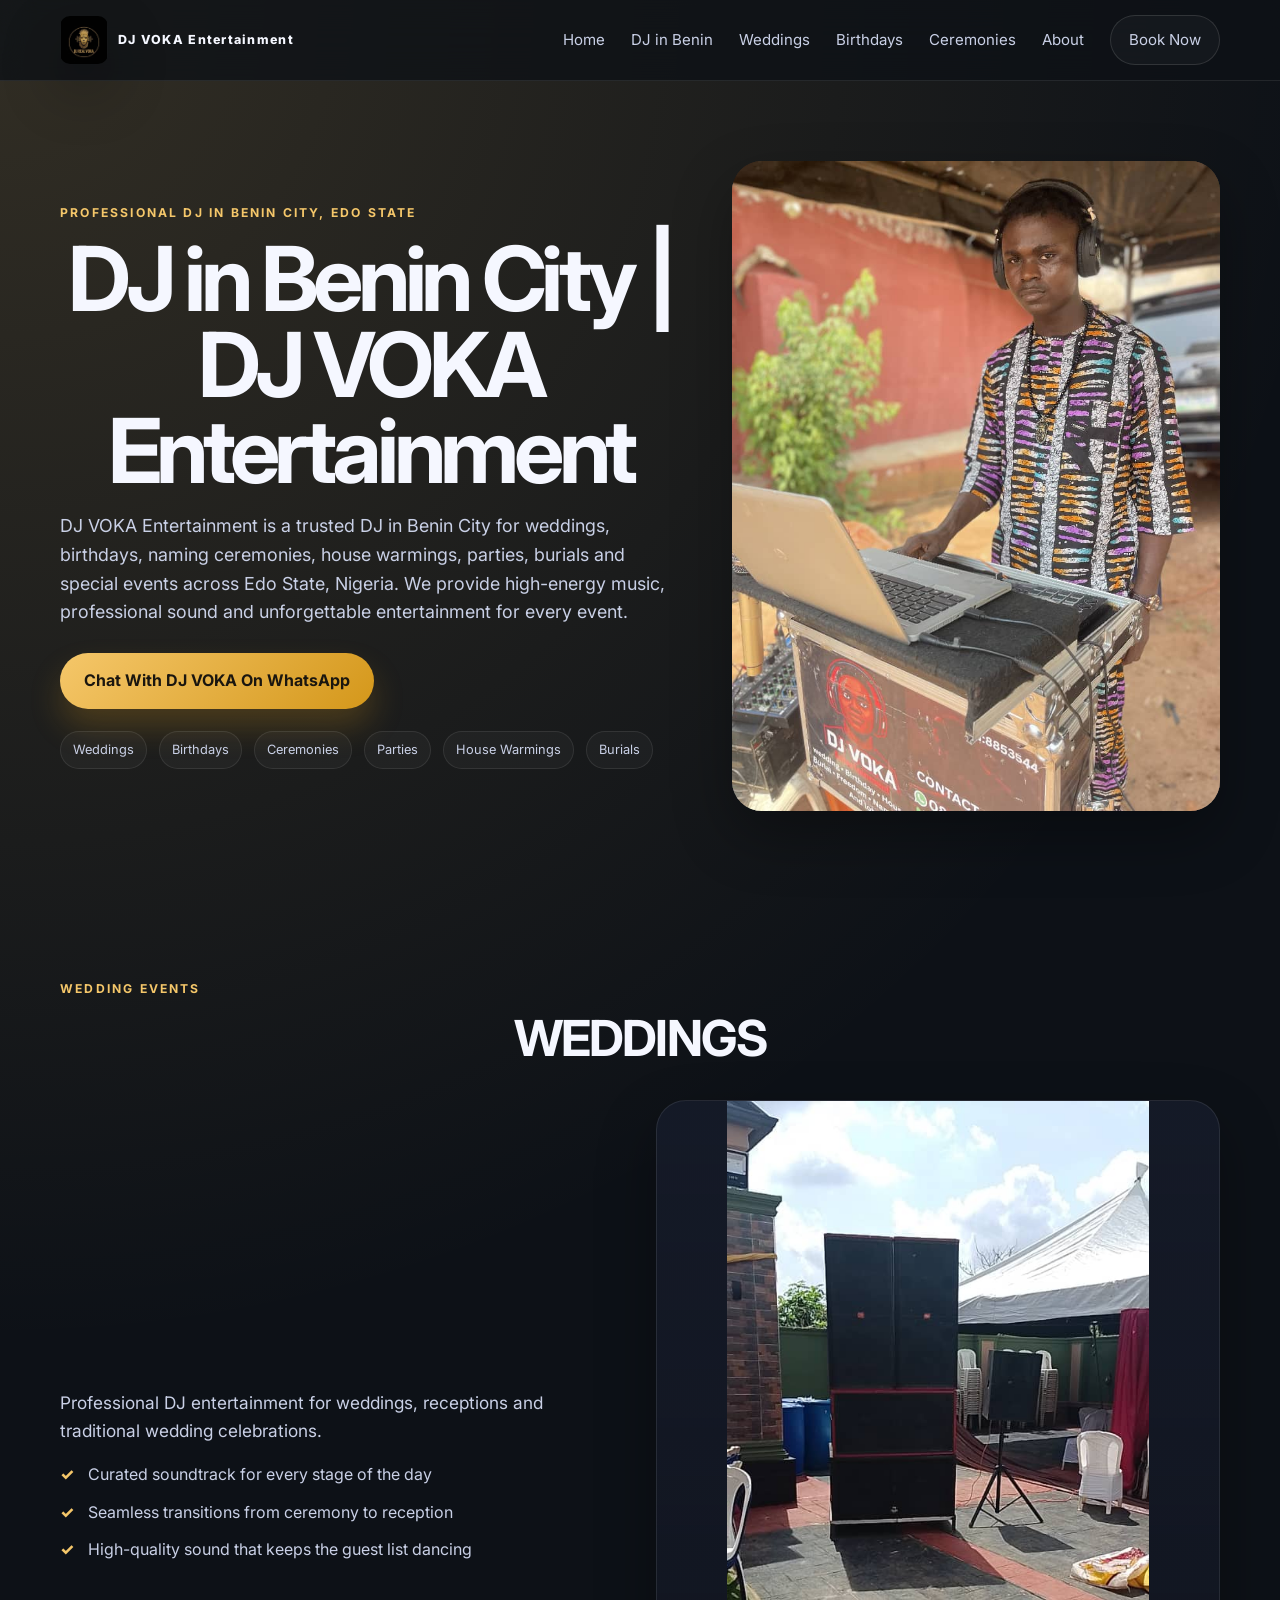
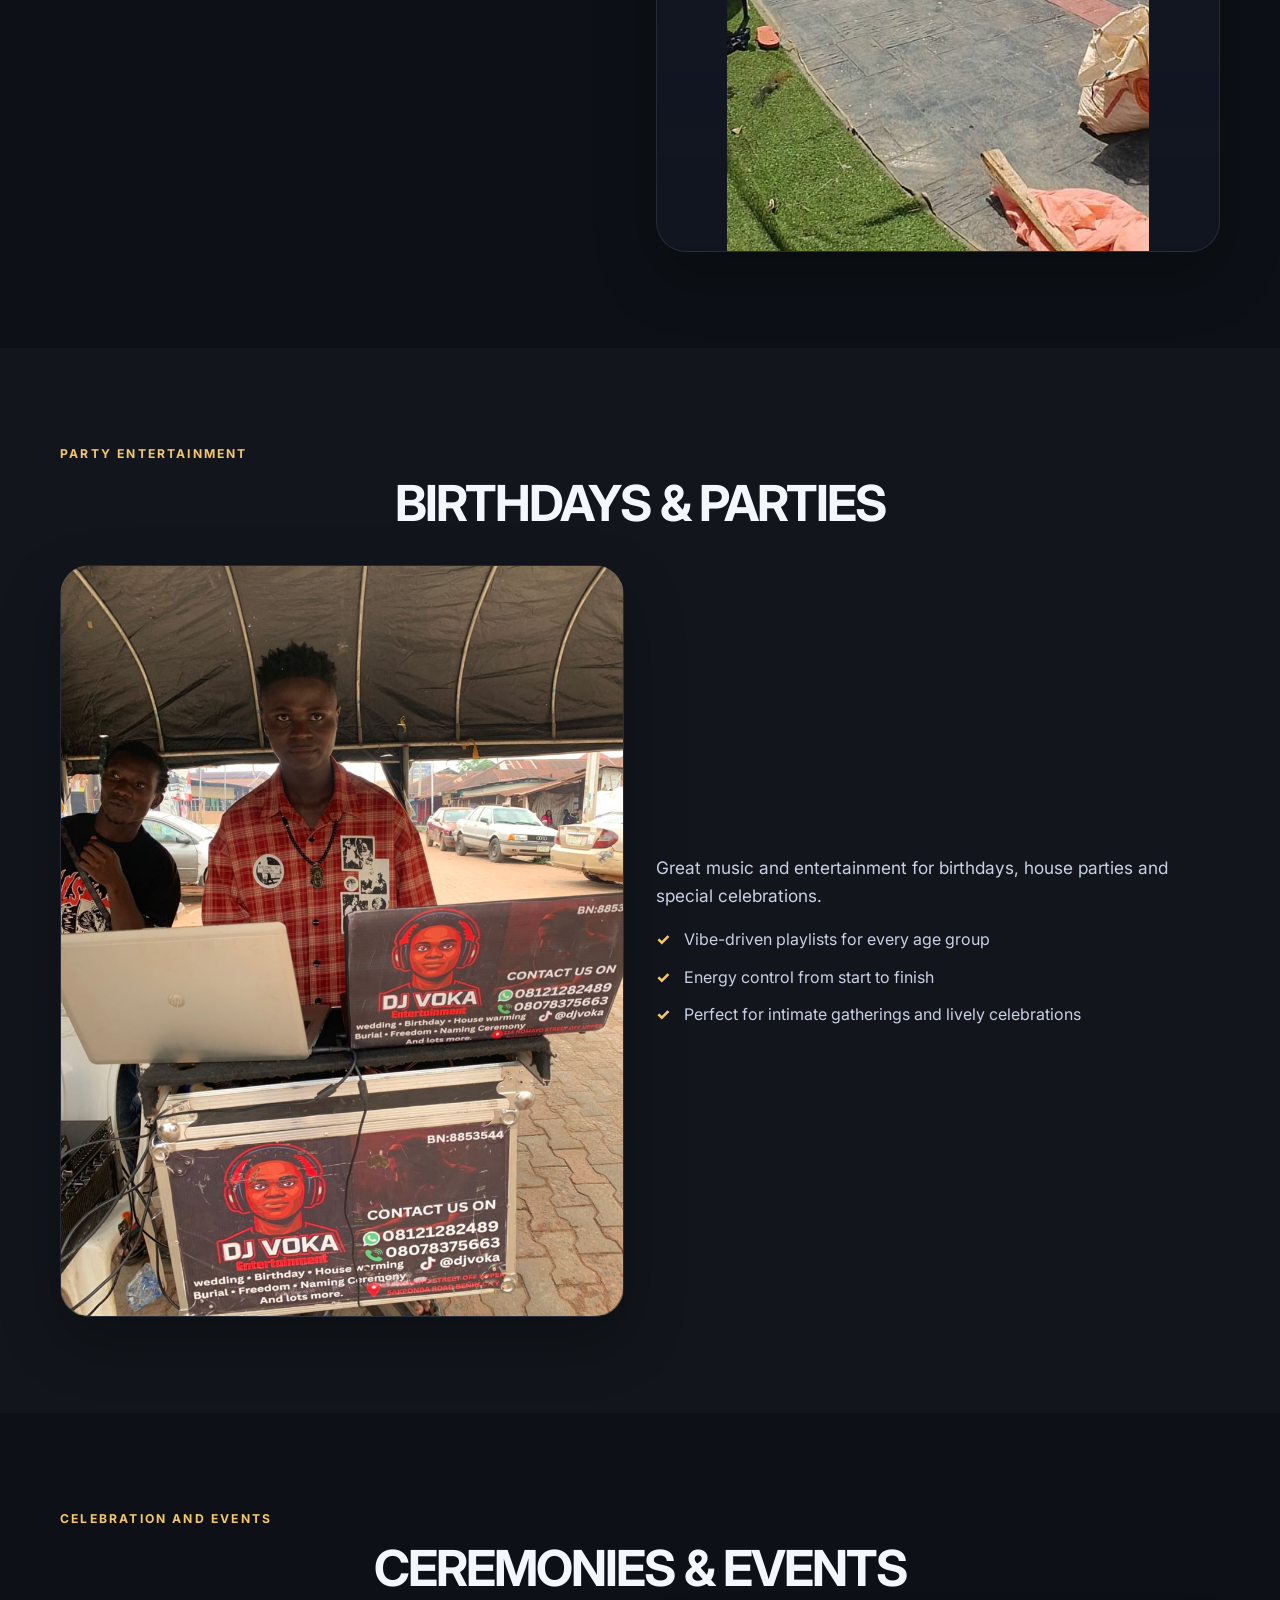
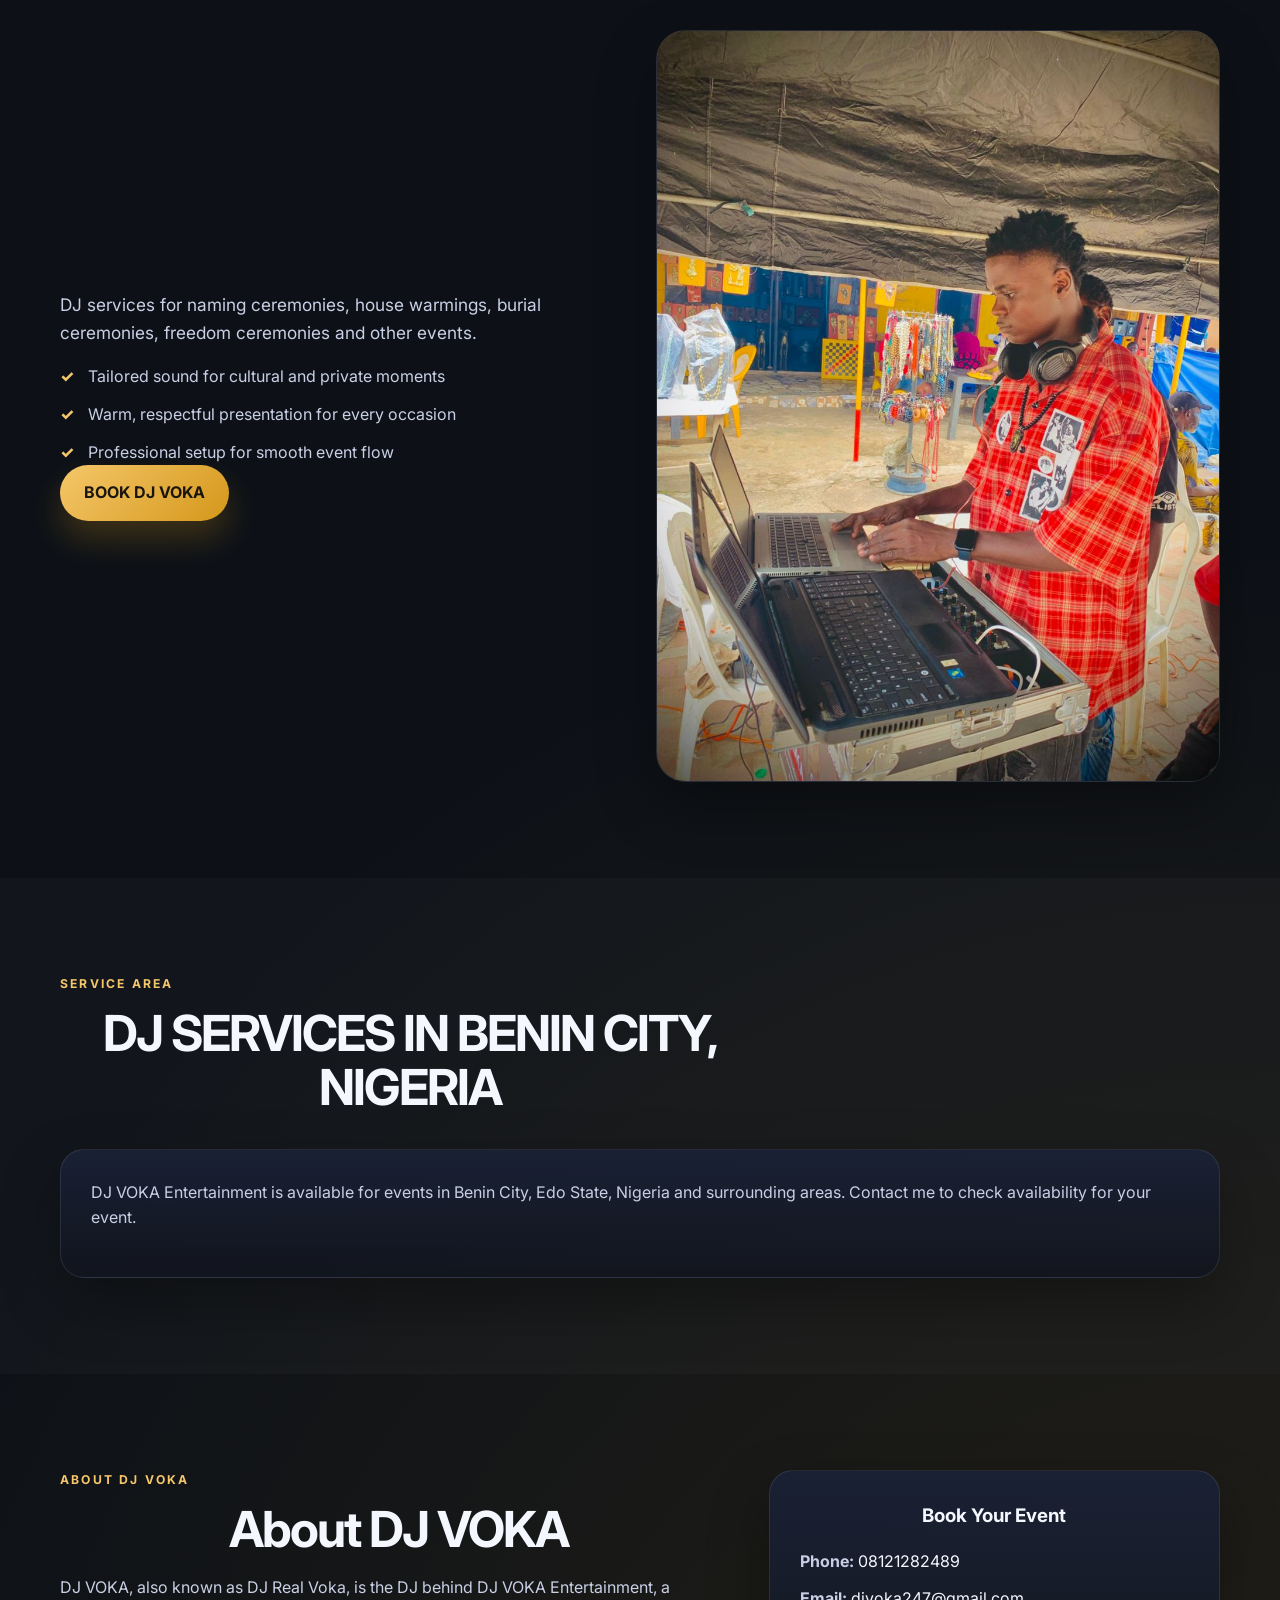
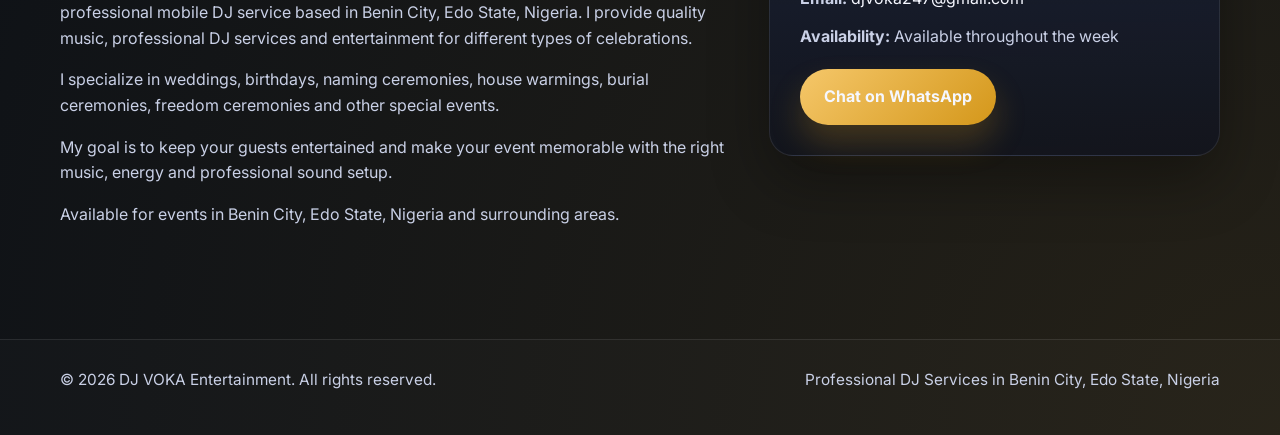
==== commit 2ff3660e: "Add local SEO improvements and favicon" ====
--- a/index.html
+++ b/index.html
@@ -5,24 +5,31 @@
     <meta name="viewport" content="width=device-width, initial-scale=1.0" />
     <meta
       name="description"
-      content="DJ VOKA ENTERTAINMENT offers DJ services for weddings, birthdays, parties and ceremonies in Benin City, Edo State, Nigeria."
+      content="DJ in Benin City | DJ VOKA Entertainment provides professional wedding DJ, birthday DJ, party DJ and event DJ services in Benin City, Edo State, Nigeria."
+    />
+    <meta
+      name="keywords"
+      content="DJ in Benin City, DJ services in Benin City, wedding DJ in Benin, birthday DJ in Benin, party DJ in Edo State, Benin City DJ, event DJ in Benin"
     />
     <meta name="robots" content="index, follow" />
     <link rel="canonical" href="https://www.djvoka.name.ng/" />
     <meta property="og:type" content="website" />
     <meta property="og:locale" content="en_NG" />
     <meta property="og:site_name" content="DJ VOKA Entertainment" />
-    <meta property="og:title" content="DJ VOKA ENTERTAINMENT | DJ Services in Benin City, Edo State" />
-    <meta property="og:description" content="DJ VOKA ENTERTAINMENT offers DJ services for weddings, birthdays, parties and ceremonies in Benin City, Edo State, Nigeria." />
+    <meta property="og:title" content="DJ in Benin City | DJ VOKA Entertainment | Wedding & Party DJ" />
+    <meta property="og:description" content="Professional DJ in Benin City, Edo State for weddings, birthdays, parties and ceremonies. Book DJ VOKA Entertainment today." />
     <meta property="og:url" content="https://www.djvoka.name.ng/" />
     <meta property="og:image" content="https://www.djvoka.name.ng/images/VOKA%20LOGO.jpeg" />
     <meta property="og:image:alt" content="DJ VOKA logo" />
     <meta name="twitter:card" content="summary" />
-    <meta name="twitter:title" content="DJ VOKA ENTERTAINMENT | DJ Services in Benin City, Edo State" />
-    <meta name="twitter:description" content="DJ VOKA ENTERTAINMENT offers DJ services for weddings, birthdays, parties and ceremonies in Benin City, Edo State, Nigeria." />
+    <meta name="twitter:title" content="DJ in Benin City | DJ VOKA Entertainment | Wedding & Party DJ" />
+    <meta name="twitter:description" content="Professional DJ in Benin City, Edo State for weddings, birthdays, parties and ceremonies. Book DJ VOKA Entertainment today." />
     <meta name="twitter:image" content="https://www.djvoka.name.ng/images/VOKA%20LOGO.jpeg" />
     <meta name="twitter:image:alt" content="DJ VOKA logo" />
-    <title>DJ VOKA ENTERTAINMENT | DJ Services in Benin City, Edo State</title>
+    <title>DJ in Benin City | DJ VOKA Entertainment | Wedding & Party DJ</title>
+    <link rel="icon" type="image/png" href="images/favicon.png" />
+    <link rel="icon" type="image/x-icon" href="images/favicon.ico" sizes="256x256" />
+    <link rel="apple-touch-icon" href="images/favicon.png" />
     <link rel="preconnect" href="https://fonts.googleapis.com" />
     <link rel="preconnect" href="https://fonts.gstatic.com" crossorigin />
     <link
@@ -116,6 +123,7 @@
 
         <nav class="site-nav" aria-label="Main navigation">
           <a href="#home">Home</a>
+          <a href="dj-in-benin-city.html">DJ in Benin</a>
           <a href="#weddings">Weddings</a>
           <a href="#birthdays">Birthdays</a>
           <a href="#ceremonies">Ceremonies</a>
@@ -129,12 +137,13 @@
       <section class="hero">
         <div class="container hero-inner">
           <div class="hero-copy">
-            <p class="eyebrow">Professional DJ services in Benin City, Nigeria</p>
-            <h1>DJ VOKA Entertainment - DJ in Benin City</h1>
+            <p class="eyebrow">Professional DJ in Benin City, Edo State</p>
+            <h1>DJ in Benin City | DJ VOKA Entertainment</h1>
             <p class="lead">
-              DJ VOKA provides curated music, professional sound and live entertainment
-              for weddings, birthdays, naming ceremonies, house warmings, burials,
-              freedom ceremonies and other events in Benin City, Edo State, Nigeria.
+              DJ VOKA Entertainment is a trusted DJ in Benin City for weddings,
+              birthdays, naming ceremonies, house warmings, parties, burials and
+              special events across Edo State, Nigeria. We provide high-energy music,
+              professional sound and unforgettable entertainment for every event.
             </p>
 
             <div class="hero-actions">
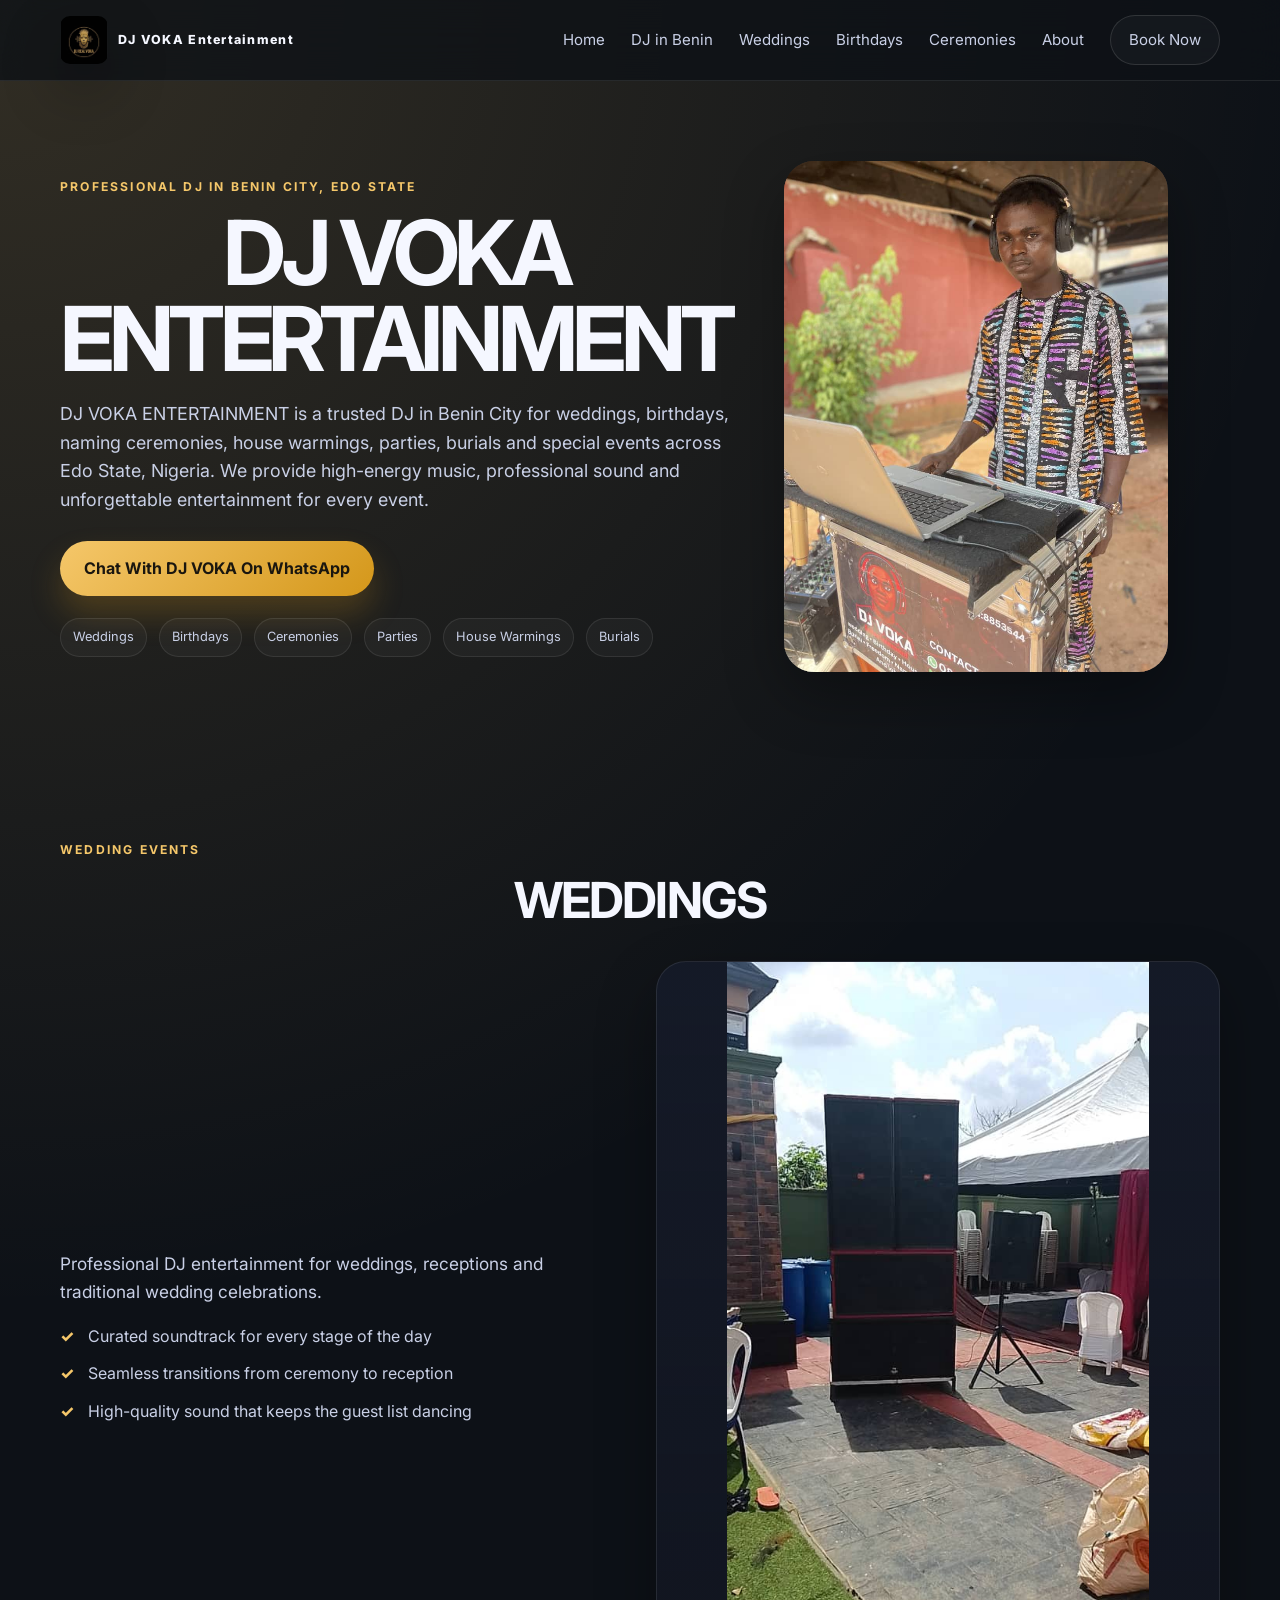
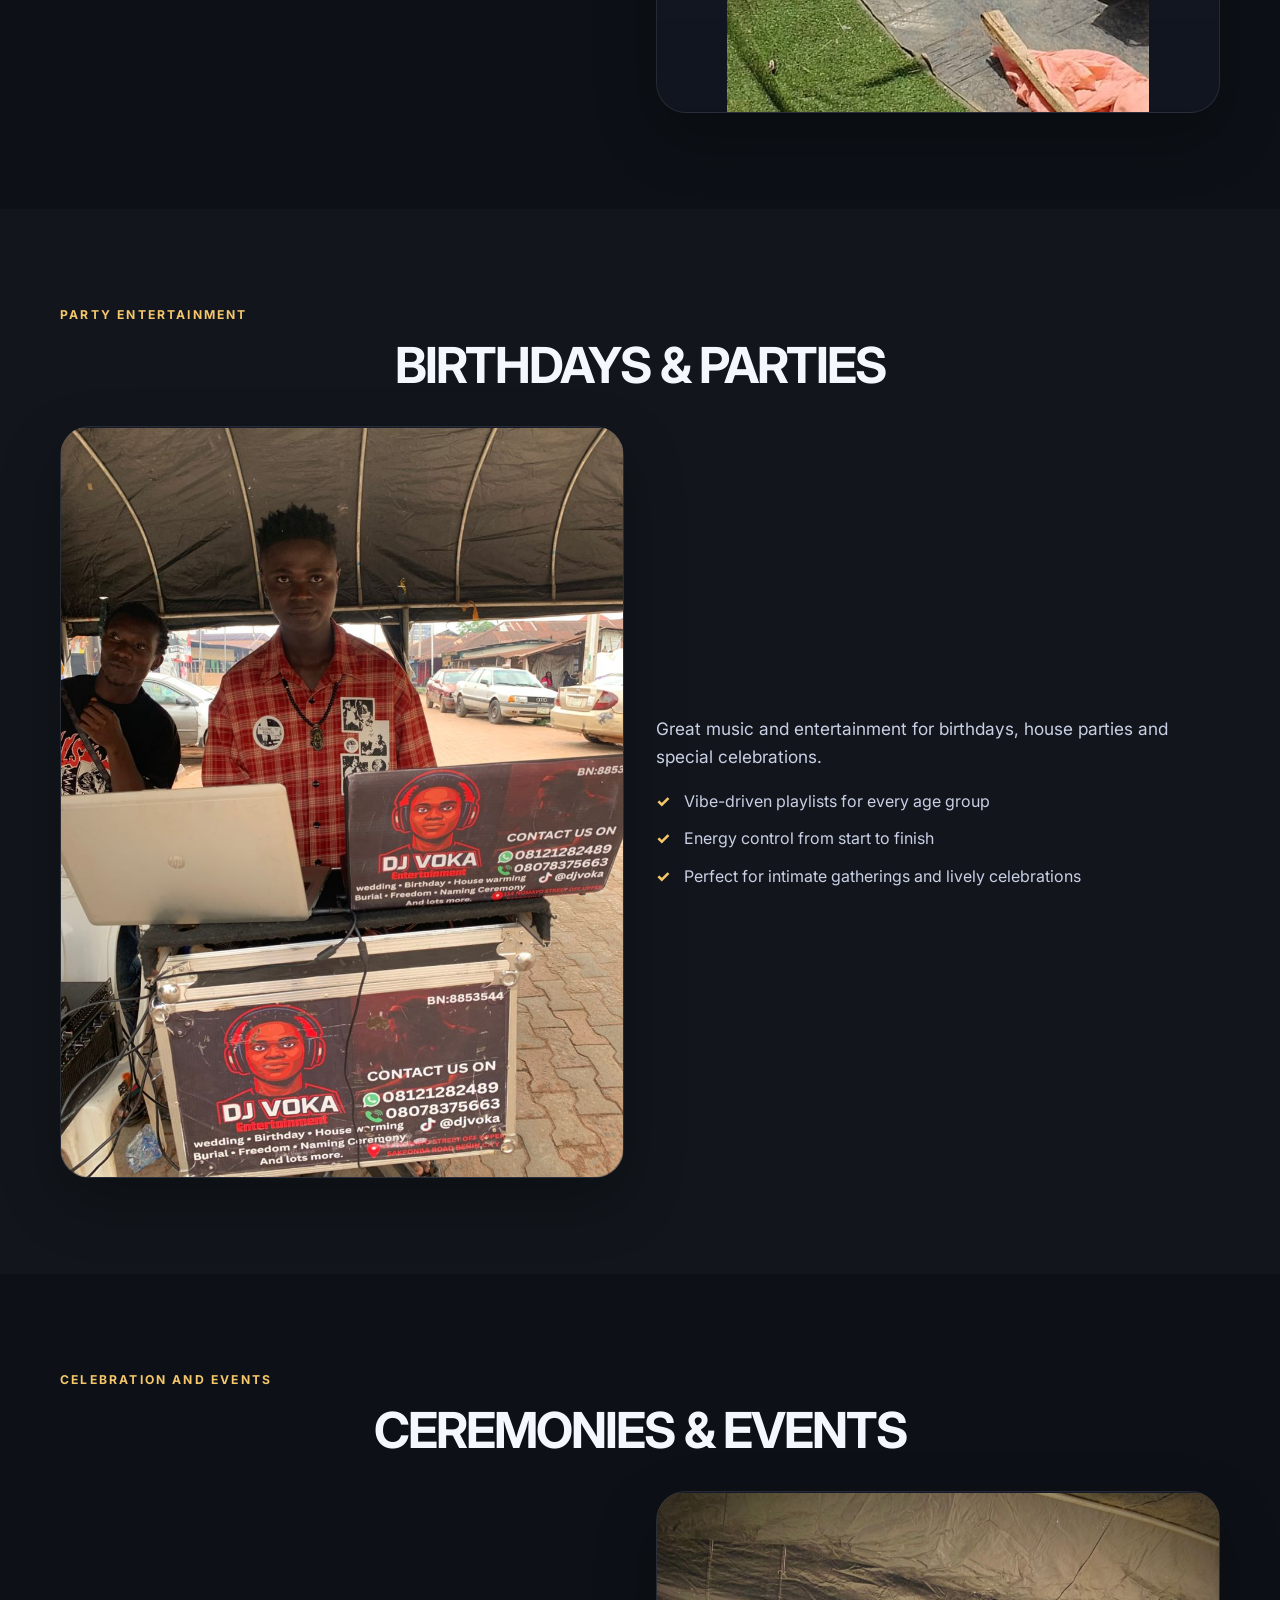
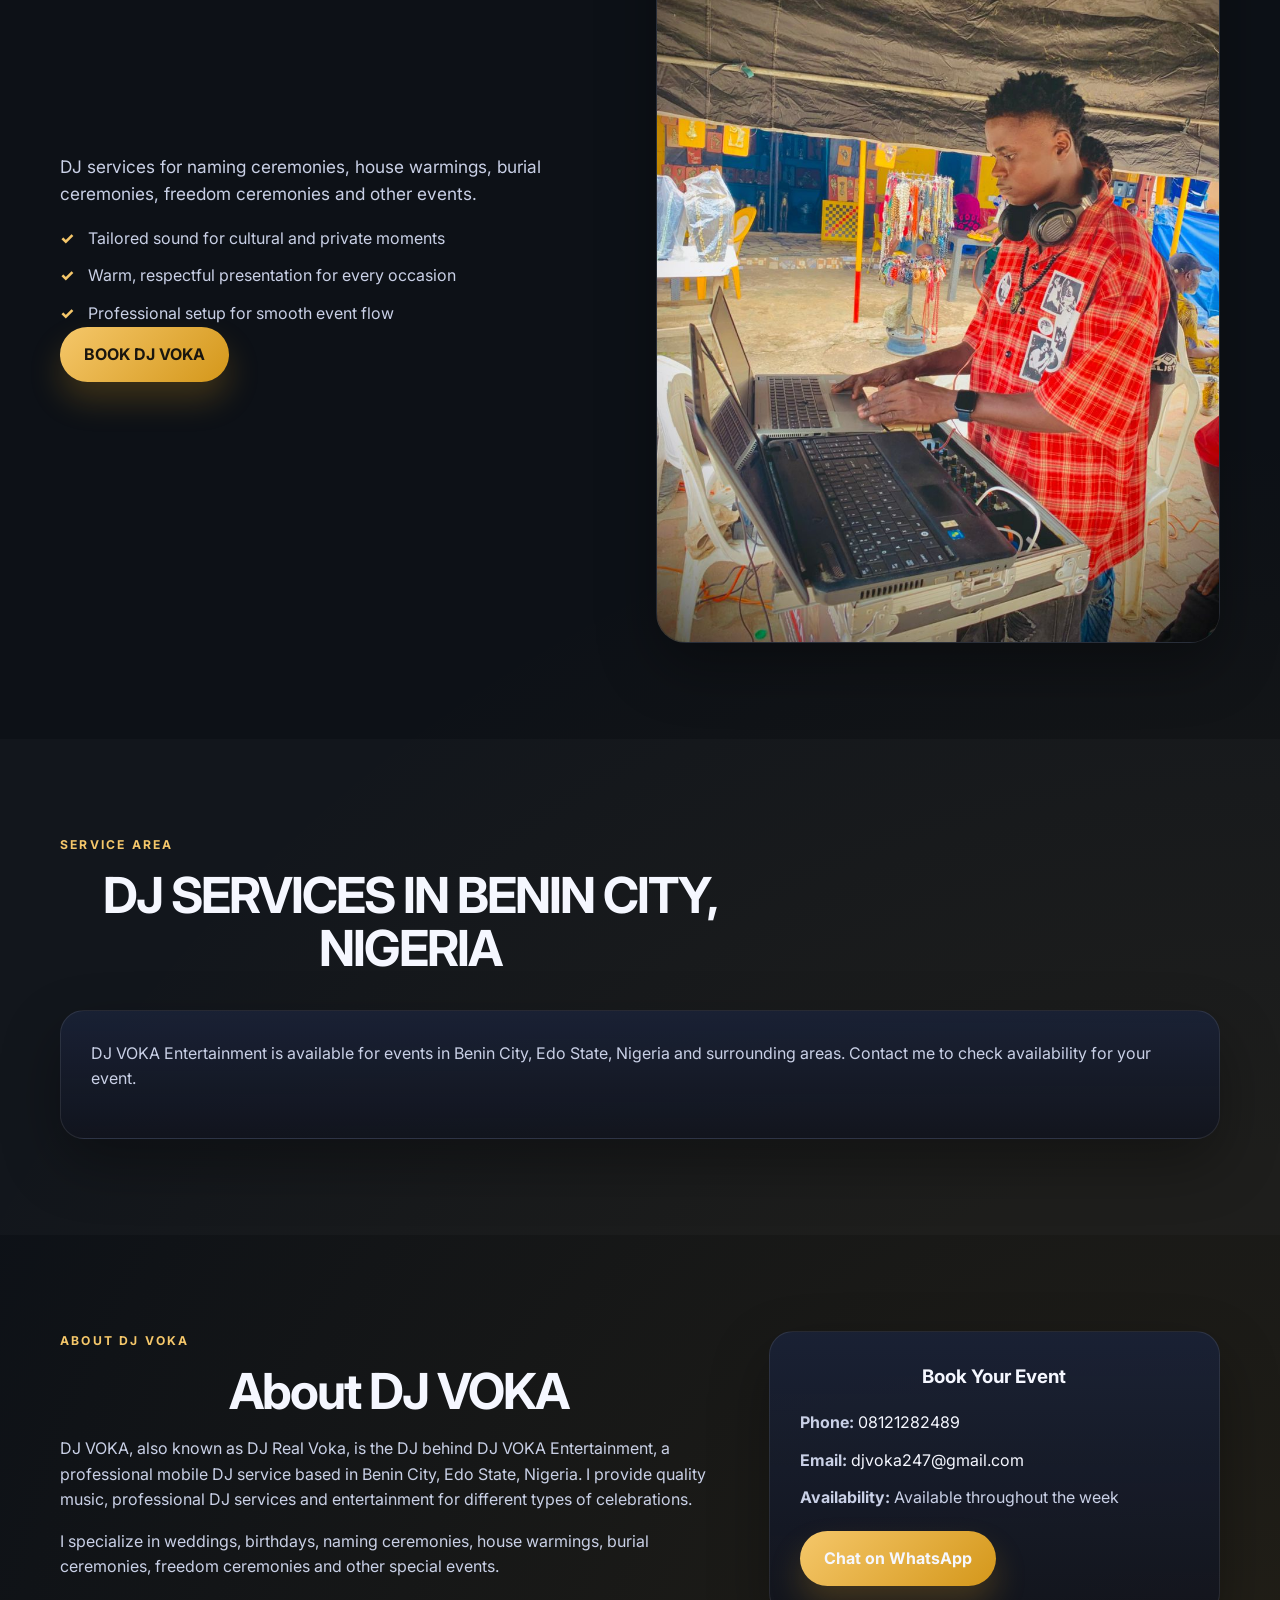
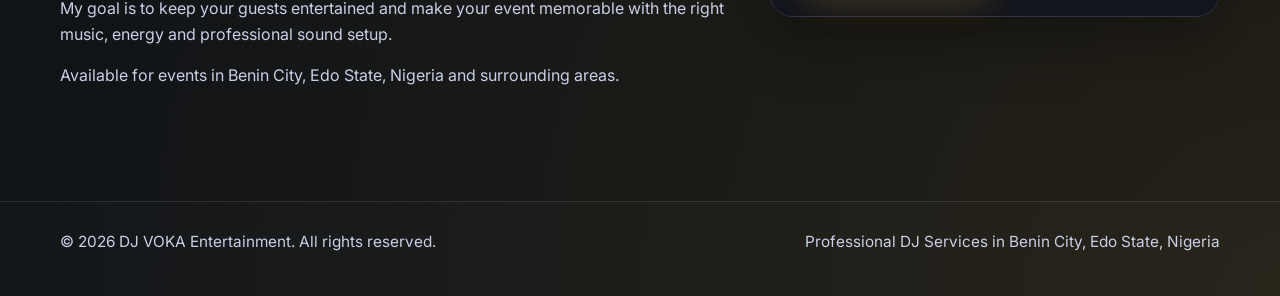
==== commit 6802a4f4: "Update DJ VOKA title branding" ====
--- a/index.html
+++ b/index.html
@@ -16,20 +16,25 @@
     <meta property="og:type" content="website" />
     <meta property="og:locale" content="en_NG" />
     <meta property="og:site_name" content="DJ VOKA Entertainment" />
-    <meta property="og:title" content="DJ in Benin City | DJ VOKA Entertainment | Wedding & Party DJ" />
-    <meta property="og:description" content="Professional DJ in Benin City, Edo State for weddings, birthdays, parties and ceremonies. Book DJ VOKA Entertainment today." />
+    <meta property="og:title" content="DJ VOKA ENTERTAINMENT | Wedding & Party DJ in Benin City" />
+    <meta property="og:description" content="Professional DJ in Benin City, Edo State for weddings, birthdays, parties and ceremonies. Book DJ VOKA ENTERTAINMENT today." />
     <meta property="og:url" content="https://www.djvoka.name.ng/" />
     <meta property="og:image" content="https://www.djvoka.name.ng/images/VOKA%20LOGO.jpeg" />
     <meta property="og:image:alt" content="DJ VOKA logo" />
     <meta name="twitter:card" content="summary" />
-    <meta name="twitter:title" content="DJ in Benin City | DJ VOKA Entertainment | Wedding & Party DJ" />
-    <meta name="twitter:description" content="Professional DJ in Benin City, Edo State for weddings, birthdays, parties and ceremonies. Book DJ VOKA Entertainment today." />
+    <meta name="twitter:title" content="DJ VOKA ENTERTAINMENT | Wedding & Party DJ in Benin City" />
+    <meta name="twitter:description" content="Professional DJ in Benin City, Edo State for weddings, birthdays, parties and ceremonies. Book DJ VOKA ENTERTAINMENT today." />
     <meta name="twitter:image" content="https://www.djvoka.name.ng/images/VOKA%20LOGO.jpeg" />
     <meta name="twitter:image:alt" content="DJ VOKA logo" />
-    <title>DJ in Benin City | DJ VOKA Entertainment | Wedding & Party DJ</title>
-    <link rel="icon" type="image/png" href="images/favicon.png" />
-    <link rel="icon" type="image/x-icon" href="images/favicon.ico" sizes="256x256" />
-    <link rel="apple-touch-icon" href="images/favicon.png" />
+    <meta name="theme-color" content="#0b1220" />
+    <meta name="msapplication-TileColor" content="#0b1220" />
+    <meta name="msapplication-config" content="/browserconfig.xml" />
+    <title>DJ VOKA ENTERTAINMENT | Wedding & Party DJ in Benin City</title>
+    <link rel="icon" type="image/svg+xml" href="/favicon.svg" />
+    <link rel="icon" type="image/png" href="/favicon.png" />
+    <link rel="icon" type="image/x-icon" href="/favicon.ico" sizes="256x256" />
+    <link rel="apple-touch-icon" href="/favicon.png" />
+    <link rel="manifest" href="/site.webmanifest" />
     <link rel="preconnect" href="https://fonts.googleapis.com" />
     <link rel="preconnect" href="https://fonts.gstatic.com" crossorigin />
     <link
@@ -138,9 +143,9 @@
         <div class="container hero-inner">
           <div class="hero-copy">
             <p class="eyebrow">Professional DJ in Benin City, Edo State</p>
-            <h1>DJ in Benin City | DJ VOKA Entertainment</h1>
+            <h1>DJ VOKA ENTERTAINMENT</h1>
             <p class="lead">
-              DJ VOKA Entertainment is a trusted DJ in Benin City for weddings,
+              DJ VOKA ENTERTAINMENT is a trusted DJ in Benin City for weddings,
               birthdays, naming ceremonies, house warmings, parties, burials and
               special events across Edo State, Nigeria. We provide high-energy music,
               professional sound and unforgettable entertainment for every event.
